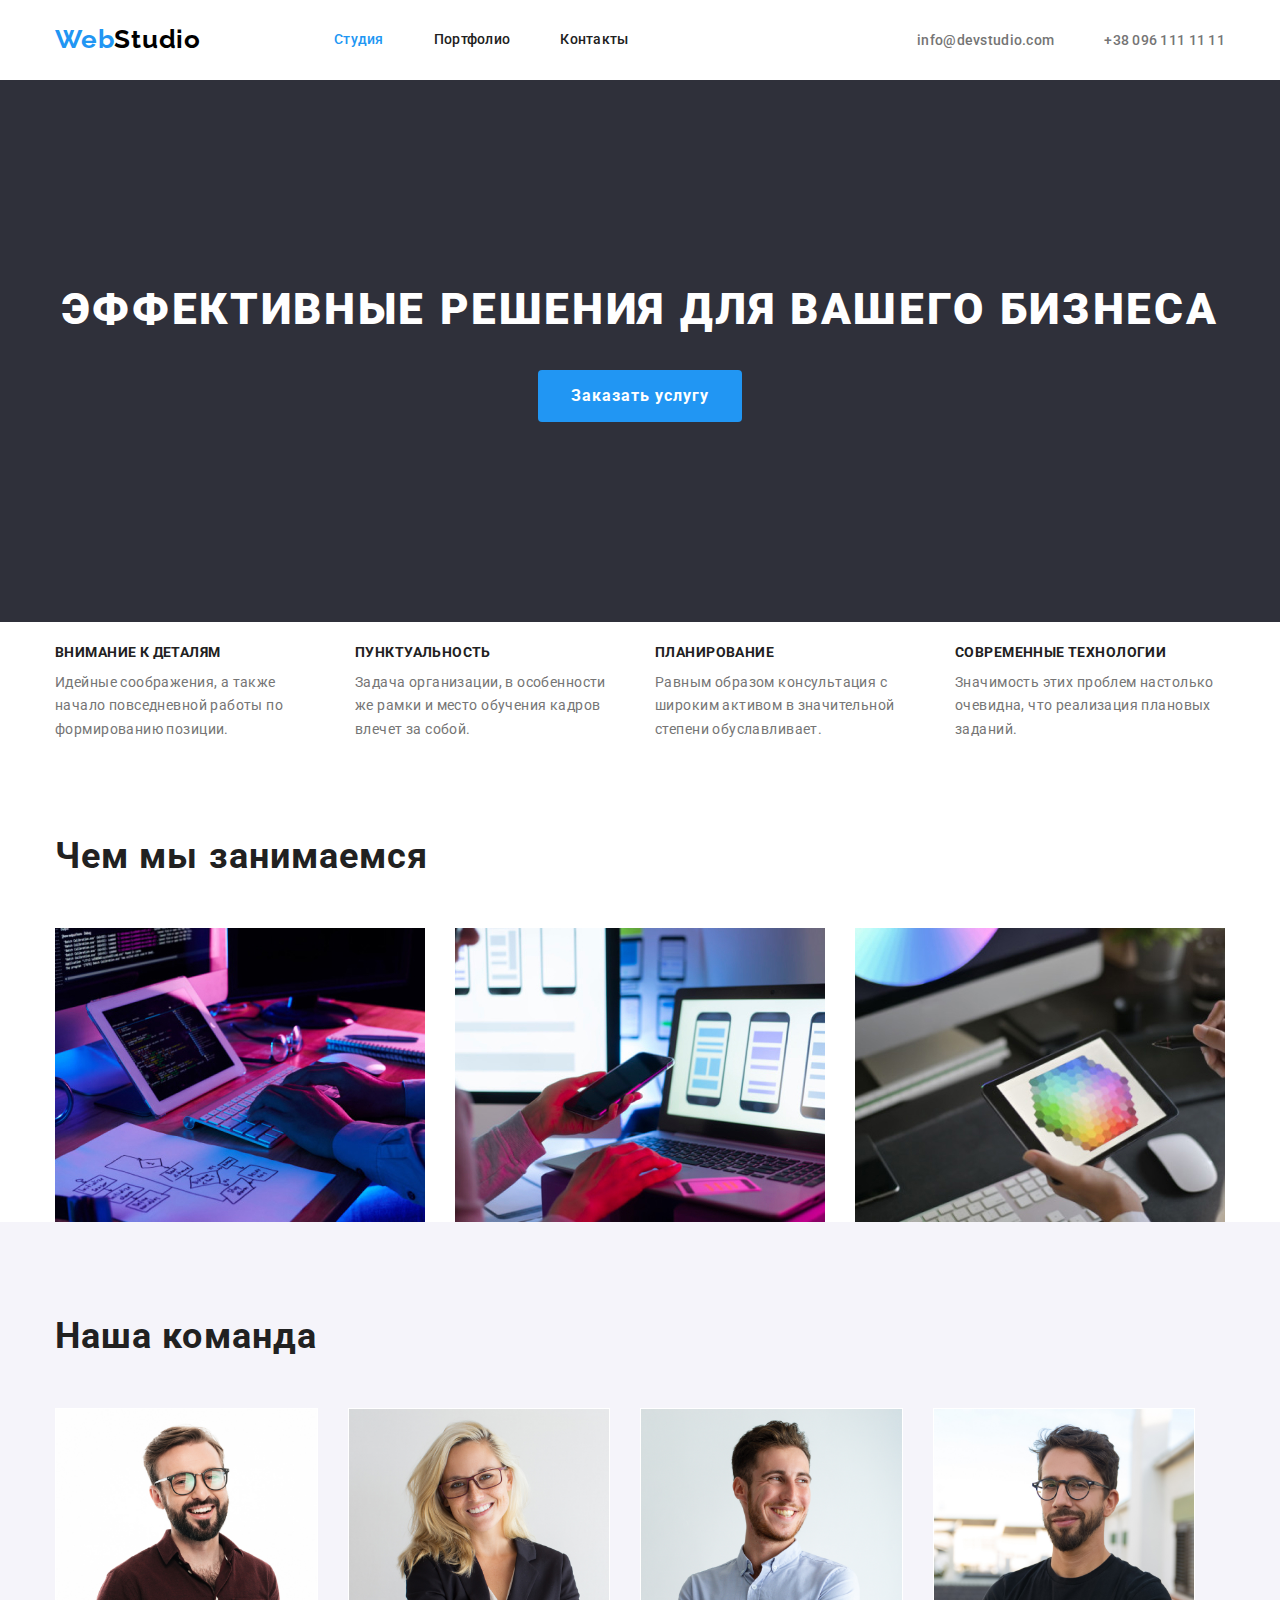
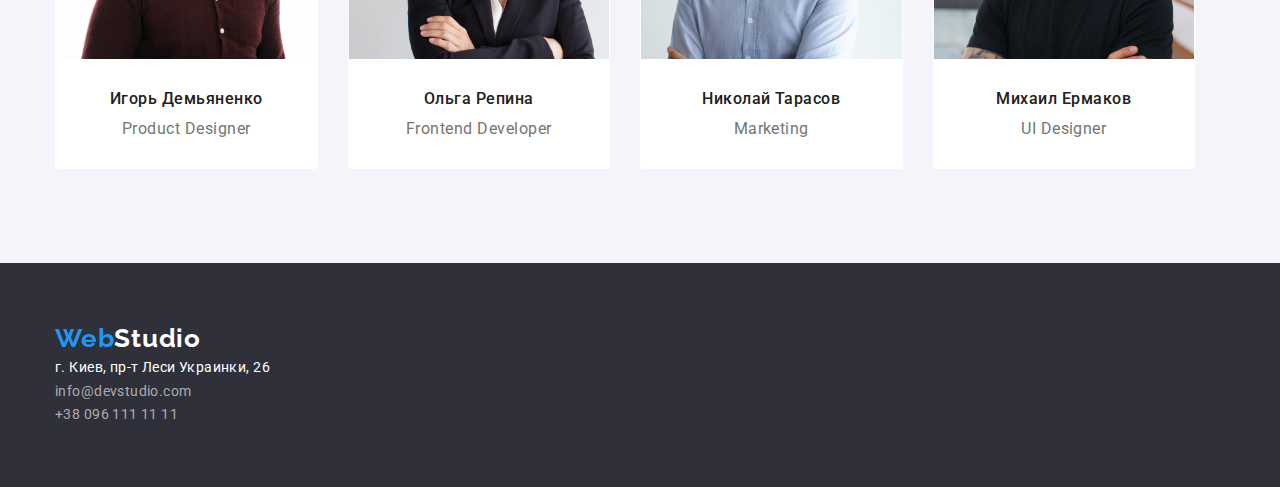
==== index.html @ fcead11d "Initial commit" ====
<!DOCTYPE html>
<html lang="ru">
  <head>
    <meta charset="UTF-8" />
    <meta http-equiv="X-UA-Compatible" content="IE=edge" />
    <meta name="viewport" content="width=device-width, initial-scale=1.0" />
    <title>Главная</title>
    <link
      href="https://fonts.googleapis.com/css2?family=Raleway:wght@700&family=Roboto:wght@400;500;700;900&display=swap"
      rel="stylesheet"
    />
    <link rel="preconnect" href="https://fonts.gstatic.com" />
    <link
      rel="stylesheet"
      href="https://cdnjs.cloudflare.com/ajax/libs/modern-normalize/1.1.0/modern-normalize.min.css"
    />
    <link rel="stylesheet" href="./css/styles.css" />
  </head>
  <body>
    <!--header-->
    <header class="header">
      <div class="header-container">
        <!-- navigation -->
        <div class="navigation-container">
          <a lang="en" class="logo-navigation" href="./index.html"
            >Web<span class="header-logo">Studio</span>
          </a>
          <nav class="navigation-box">
            <ul class="navigation-list">
              <li class="item-navigation">
                <a class="link-navigation current" href="./index.html"
                  >Студия</a
                >
              </li>
              <li class="item-navigation">
                <a class="link-navigation" href="./porffolio.html">Портфолио</a>
              </li>
              <li class="item-navigation">
                <a class="link-navigation" href="./index.html">Контакты</a>
              </li>
            </ul>
          </nav>
          <!-- header-group -->
          <div class="header-group-container">
            <ul class="header-group-list">
              <li class="item-header-group">
                <a class="link-header-group" href="mailto:info@devstudio.com"
                  >info@devstudio.com</a
                >
              </li>

              <li class="item-header-group">
                <a class="tel-header-group" href="tel:+380961111111"
                  >+38 096 111 11 11</a
                >
              </li>
            </ul>
          </div>
        </div>
      </div>
    </header>
    <main>
      <div class="main-container">
        <!--hero-->
        <section class="hero-section">
          <div class="hero-container">
            <h1 class="hero-title">Эффективные решения для вашего бизнеса</h1>
            <button class="hero-btn" type="button">Заказать услугу</button>
          </div>
        </section>

        <!--description-->
        <section class="description">
          <div class="description-container">
            <h2 class="visually-hidden" hidden>бесцветний</h2>
            <ul class="description-list">
              <li class="description-item">
                <h3 class="description-second-title">Внимание к деталям</h3>
                <p class="description-text">
                  Идейные соображения, а также начало повседневной работы по
                  формированию позиции.
                </p>
              </li>

              <li class="description-item">
                <h3 class="description-second-title">Пунктуальность</h3>
                <p class="description-text">
                  Задача организации, в особенности же рамки и место обучения
                  кадров влечет за собой.
                </p>
              </li>
              <li class="description-item">
                <h3 class="description-second-title">Планирование</h3>
                <p class="description-text">
                  Равным образом консультация с широким активом в значительной
                  степени обуславливает.
                </p>
              </li>
              <li class="description-item">
                <h3 class="description-second-title">Современные технологии</h3>
                <p class="description-text">
                  Значимость этих проблем настолько очевидна, что реализация
                  плановых заданий.
                </p>
              </li>
            </ul>
          </div>
        </section>

        <!--about-->
        <section class="about">
          <div class="about-container">
            <h2 class="about-title">Чем мы занимаемся</h2>
            <ul class="about-list">
              <li class="about-item">
                <img
                  class="about-img"
                  src="./imegins/1_section/img-1.jpg"
                  alt="верстка_дизайна"
                  width="370"
                  height="294"
                />
              </li>
              <li class="about-item">
                <img
                  class="about-img"
                  src="./imegins/1_section/img-2.jpg"
                  alt="розработка_приложений"
                  width="370"
                  height="294"
                />
              </li>
              <li class="about-item">
                <img
                  class="about-img"
                  src="./imegins/1_section/img-3.jpg"
                  alt="палітра_планшет"
                  width="370"
                  height="294"
                />
              </li>
            </ul>
          </div>
        </section>

        <!--team-->
        <section class="team-section">
          <div class="team-cоntainer">
            <h2 class="team-title">Наша команда</h2>
            <ul class="team-list">
              <li class="team-item">
                <img
                  class="team-img"
                  src="./imegins/2_section/igor.jpg"
                  alt="Игорь_Демьяненко"
                  width="270"
                  height="260"
                />
                <h3 class="team-section-title">Игорь Демьяненко</h3>
                <p class="text-team" lang="en">Product Designer</p>
              </li>
              <li class="team-item">
                <img
                  class="team-img"
                  src="./imegins/2_section/olga.jpg"
                  alt="Ольга_Репина"
                  width="270"
                  height="260"
                />
                <h3 class="team-section-title">Ольга Репина</h3>
                <p class="text-team" lang="en">Frontend Developer</p>
              </li>
              <li class="team-item">
                <img
                  class="team-img"
                  src="./imegins/2_section/nikolay.jpg"
                  alt="Николай_Тарасов"
                  width="270"
                  height="260"
                />
                <h3 class="team-section-title">Николай Тарасов</h3>
                <p class="text-team" lang="en">Marketing</p>
              </li>
              <li class="team-item">
                <img
                  class="team-img"
                  src="./imegins/2_section/mihayl.jpg"
                  alt="Михаил_Ермаков"
                  width="270"
                  height="260"
                />
                <h3 class="team-section-title">Михаил Ермаков</h3>
                <p class="text-team" lang="en">UI Designer</p>
              </li>
            </ul>
          </div>
        </section>
      </div>
    </main>
    <!--5_Футер-->
    <footer class="footer">
      <div class="footer-container">
        <a lang="en" class="footer-logo" href="./index.html"
          >Web<span class="footer-logo-second">Studio</span>
        </a>
        <address class="footer-address">
          <ul class="footer-list">
            <li class="footer-item">
              <a
                class="footer-map"
                href="https://g.page/stamp-capital?share"
                target="_blank"
                rel="noopener noreferrer"
                >г. Киев, пр-т Леси Украинки, 26
              </a>
            </li>
            <li class="footer-item">
              <a class="footer-link" href="mailto:info@devstudio.com"
                >info@devstudio.com</a
              >
            </li>
            <li class="footer-item">
              <a class="footer-tel" href="tel:+380961111111"
                >+38 096 111 11 11</a
              >
            </li>
          </ul>
        </address>
      </div>
    </footer>
  </body>
</html>
---- css/styles.css ----
:root {
    --header-bg-color: #FFFFFF;
    --herofooter-bg-color: #2F303A;
    --body-bg-color: #FFFFFF;
    --team-bg-secondhead: #F5F4FA;
    --footer-adres-color: rgba(255, 255, 255, 0.6);

    --web-link-color: #2196F3;
    --darkmain-color: #000000;

    --text-main-color: #212121;
    --text-cecond-color: #757575;

    --hover-color: #188CE8;
    --Footer-adress: #ACACB0;
    --ctroke-color: #ECECEC;

    --border-color: #EEEEEE;
    }

    /*=============== Body properties================ */
body {
    margin: 0;
    font-family: Roboto, sans-serif;
    letter-spacing: 0.03em;
    background-color: var(--body-bg-color);
    color: var(--text-main-color);
    font-size: 14px;
    line-height: 2;
    }
    /* ============================================== */
    h1, h2, h3, h4, h5, h6, p, ul{
        margin-top: 0;
        margin-bottom: 0;
        
    }

    /*============= description =====================*/
    .description{
        padding-top: 23px;
    }

    .description-second-title, .team-section-title {
        margin-bottom: 10px;
    }
    .description-list{
    display: flex;
    justify-content: space-between;

       }

    ul.description-list{
        padding-left: 0px;
        padding-right: 0px;
    }
    
    /* .description-item:last-child,
    {    margin-right: 0px;
    } */
        .description-item{
    width: 270px;   
    }
    .description-container{
        margin-bottom: 94px;
    }
    /*==============================================*/
    
    /*============= about =====================*/
    .about-list{
    display: flex;
    flex-wrap: nowrap;
    /* align-items: stretch; */
    }
    ul.about-list{
    padding-left: 0px;
    padding-right: 0px;
    }
    .about-item{
    width: 370px;
    margin-left: 0px;
    margin-right: 30px;
    background-color: teal;
    }

    .about-item:last-child {
    margin-right: 0px;
    }
    /*============= img =====================*/
    img {   display: block;
            max-width: 100%;
            height: auto;
        }
    /*==============================================*/


    /*=============  team  =====================*/
    .team-list{
    display: flex;
    flex-wrap: nowrap;
           }
    ul.team-list{
        padding: 0px;
    }
    .team-item{
    width: 270px;
    margin-left: 0px;
    margin-top: 0px;
    margin-right: 30px;
    background-color: var(--body-bg-color);
    border-bottom-left-radius: 4px;
    border-bottom-right-radius: 4px;
    border: 1px solid transparent;
    }
    .team-img {
        margin-bottom: 30px;
        display: block;
            max-width: 100%;
            height: auto;
    }
    .text-team{
     margin-bottom: 30px;
    }
   



    .about-title, .team-title{
        margin-bottom: 50px;
        align-items: center;}
   
    /* =============  container============================= */
.header-container, .description-container, .about-container,
.team-cоntainer, .footer-container, .main-container-portfolio
 {  
    margin-left: auto;
    margin-right: auto;
    width: 1200px;
    padding-left: 15px;
    padding-right: 15px;
    /* outline: 1px solid tomato; */

}
.header-container-portfolio{
    margin: 0 auto;
    width: 1200px;
    padding-left: 15px;
    padding-right: 15px;
    border-bottom: 1px solid var(--ctroke-color);}

    /* ========   Portfolio ""SETKA"  =========== */
    .group-list{
        display: flex;
        flex-wrap: wrap;
        
    }
    .group-item{
        width: 370px;

        margin-right: 30px;
        margin-bottom: 30px;
        border: 1px solid var(--border-color);
    }
    .group-item:nth-child(3n) {
        margin-right: 0px;

    }
    .group-item:nth-last-child(-n + 3) {
            margin-bottom: 0px;
        }

    .group-img{
    margin-bottom: 20px;
    }
    .group-title{
        margin-bottom: 4px;
        padding-left: 24px;
    }
    .group-text{
        margin-bottom: 20px;
        padding-left: 24px;
    }
    ul.group-list{
        padding: 0px;
    }
    .main-portfolio{
        padding-top: 94px;
        padding-bottom: 94px;
    }
    /* ===================================== */

.navigation-container{
    display: flex;
    align-items: center;
}

.header-group-container{
    margin-left: auto;
    
}

/* Logo */
.logo-navigation{
    margin-right: 93px;
}
.navigation-list{
    display: flex;
    align-items: center;
}
.header-group-list{
    display: flex;
}
.item-navigation{
    margin-right: 50px;
}
.tel-header-group{
    margin-left: 50px;
}
.item-navigation:last-child, {
    margin-right: 0px;
}

.list{
    padding: 0px;
    margin: 0px;
    list-style: no;
}
/*header*/
.header {
background-color: var(--header-bg-color);
}
/*Hero*/
.hero-section{
    padding-top: 200px;
    padding-bottom: 200px;
   
    background-color: var(--herofooter-bg-color);
    text-align: center;
}

/*Team*/
.team-section{
    padding-top: 94px;
    padding-bottom: 94px;
background-color: var(--team-bg-secondhead) 
}
.footer{
    background-color: var(--herofooter-bg-color);
}



.hero-title{
margin-top: 0;
margin-bottom: 30px;
font-family: 'Roboto';
font-weight: 900;
font-size: 44px;
line-height: 1.36;
color: var(--header-bg-color);
text-transform: uppercase;
letter-spacing: 0.06em;
/* background-color: tomato; */
}

.logo-navigation, .link-navigation {
    text-decoration: none;}
.logo-navigation {
font-family: 'Raleway';
font-style: normal;
font-weight: 700;
font-size: 26px;
line-height: 1.2;
letter-spacing: 0.03em;
color: var(--web-link-color);
}
.header-logo {
font-family: 'Raleway';
font-style: normal;
font-weight: 700;
font-size: 26px;
line-height: 1.2;
letter-spacing: 0.03em;
color: var(--darkmain-color);
}
.footer-logo{
text-decoration: none;
}
.footer-logo{
    font-family: 'Raleway';
    font-weight: 700;
    font-size: 26px;
    line-height: 1.2;
    letter-spacing: 0.03em;
    color: var(--web-link-color);
}
.footer-logo-second{
    font-family: 'Raleway';
    font-weight: 700;
    font-size: 26px;
    line-height: 1.2;
    letter-spacing: 0.03em;
    color: var(--header-bg-color);
}

/* Header ссылки */
.link-header-group, .tel-header-group{
font-weight: 500;
font-size: 14px;
line-height: 1.14;
letter-spacing: 0.02em;
color: var(--text-cecond-color);
text-decoration: none;
}


.link-header-group:hover, 
.link-header-group:focus{
    color: var(--web-link-color);
}
.tel-header-group:hover,
.tel-header-group:focus {
    color: var(--web-link-color);
}
.footer-map:hover,
.footer-map:focus{
color: var(--web-link-color);
}
.footer-link:hover,
.footer-link:focus{
color: var(--web-link-color);
}
.footer-tel:hover,
.footer-tel:focus{
color: var(--web-link-color);
}

/* убирает маркер нумирации списка */

 .item-header-group, 
 .footer-item, .team-item, .about-item,
  .description-item, .item-navigation, 
  .filter-item, .group-item{
     list-style: none;}

     /* footer */
    .footer-link, .footer-tel{
    font-weight: 400;
    font-size: 14px;
    line-height: 1.7;
    letter-spacing: 0.03em;
    color: var(--Footer-adress);
    text-decoration: none;
    }
    .footer-map{
    color: var(--header-bg-color);
    text-decoration: none;
    }
    
    .footer-address {
    font-weight: 400;
    font-size: 14px;
    line-height: 1.7;
    letter-spacing: 0.03em;
    color: var(--footer-adres-color);
    font-style: normal
    }

    /* team-section */
    .team {
    background-color: var(--team-bg-secondhead);
    }
    .team-title, .about-title{
    font-size: 36px;
    line-height: 1.16;
    letter-spacing: 0.03em;
    font-weight: 700;
    color: var(--text-main-color);
    }
    .team-section-title{
    font-weight: 500;
    font-size: 16px;
    line-height: 1.2;
    text-align: center;
    letter-spacing: 0.03em;
    color: var(--text-main-color);
    }
    .text-team{
    font-weight: 400;
    font-size: 16px;
    line-height: 1.2;
    text-align: center;
    letter-spacing: 0.03em;
    color: var(--text-cecond-color);
    }
    .description-second-title {
    font-weight: 700;
    font-size: 14px;
    line-height: 1.14;
    letter-spacing: 0.03em;
    color: var(--text-main-color);
    text-transform: uppercase;
    }
    .description-text{
    font-weight: 400;
    font-size: 14px;
    line-height: 1.7;
    letter-spacing: 0.03em;
    color: var(--text-cecond-color);
    }

    .link-navigation{
    display: block;
    padding-top: 32px;
    padding-bottom: 32px;

    font-weight: 500;
    font-size: 14px;
    line-height: 1.14;
    letter-spacing: 0.02em;
    color: var(--text-main-color);
    }
    .link-navigation:hover, 
    .link-navigation:focus{
    color: var(--web-link-color);
    }


    /* портфолио */
    .group-title{
    font-weight: 700;
    font-size: 18px;
    line-height: 2;
    letter-spacing: 0.06em;
    color: var(--text-main-color);
    }
    .group-text{
    font-weight: 400;
    font-size: 16px;
    line-height: 1.87;
    letter-spacing: 0.03em;
    color: var(--text-cecond-color);
    }

    /* button */
    .filter-btn{
    display: inline-block;
    padding: 6px 22px;
    border-radius: 4px;
    border: 1px solid transparent;
    text-align: center;

    margin-bottom: 50px;

    font-family: 'Roboto';
    font-weight: 500;
    font-size: 16px;
    line-height: 1.62;
    text-align: center;
    letter-spacing: 0.03em;
    color: var(--text-main-color);
    background-color: var(--team-bg-secondhead);
    cursor: pointer;
    }

    .filter-btn:hover,
    .filter-btn:focus{
    font-family: 'Roboto';
    font-weight: 500;
    font-size: 16px;
    line-height: 1.62;
    text-align: center;
    letter-spacing: 0.03em;
    color: var(--header-bg-color);
    background-color: var(--web-link-color);
    cursor: pointer;
    }

    .filter-conteiner{
        padding-bottom: 94px;
        padding-bottom: 50px;
        
    }
    .filter-list{
        display: flex;
        align-items: center;
        justify-content: center;

    }
        .filter-item{
            margin-right: 8px;
        }
        .filter-item:last-child {
        margin-right: 0px;
        }
   

    .hero-btn{
    display: inline-block;
    padding: 10px 32px;
    border-radius: 4px;
    border: 1px solid transparent;
    min-width: 200px;
    text-align: center;
    /* margin-bottom: 200px; */

    font-family: 'Roboto';
    font-weight: 700;
    font-size: 16px;
    line-height: 1.87;
    letter-spacing: 0.06em;
    color: var(--header-bg-color);
    background-color: var(--web-link-color);
    text-decoration: none;
    cursor: pointer;
    }

    .hero-btn:hover,
    .hero-btn:focus{
    font-weight: 700;
    font-size: 16px;
    line-height: 1.87;
    
    color: var(--header-bg-color);
    background-color: var(--hover-color);
    cursor: pointer;
    }
    /* .footer */
    .footer{
        padding-top: 60px;
        padding-bottom: 60px;
    }
   
    .footer-list{
        padding-left: 0px;
    }

    /*current navigation  */




    .link-navigation.current{
    color: var(--web-link-color);
    }

    /* visually-hidden */
    .visually-hidden {
        position: absolute;
        width: 1px;
        height: 1px;
        margin: -1px;
        border: 0;
        padding: 0;
    
        white-space: nowrap;
        clip-path: inset(100%);
        clip: rect(0 0 0 0);
        overflow: hidden;
    }
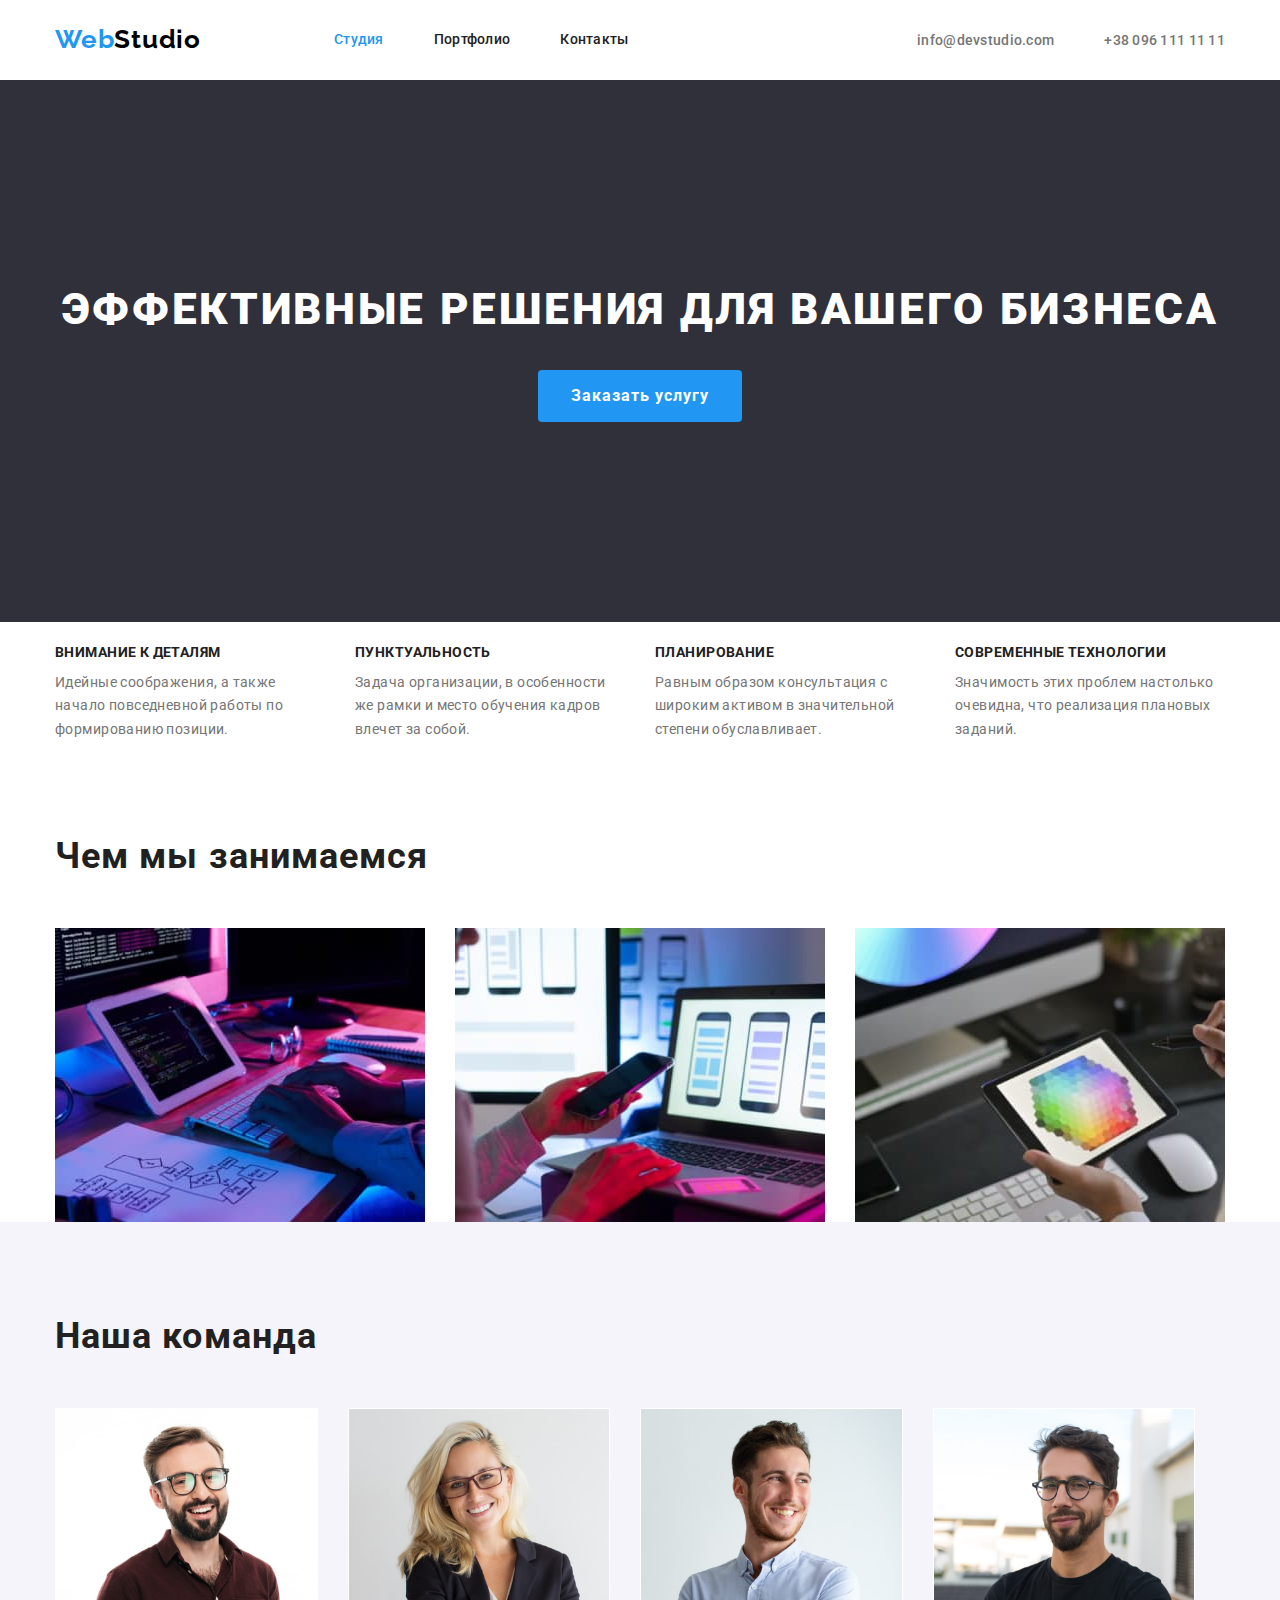
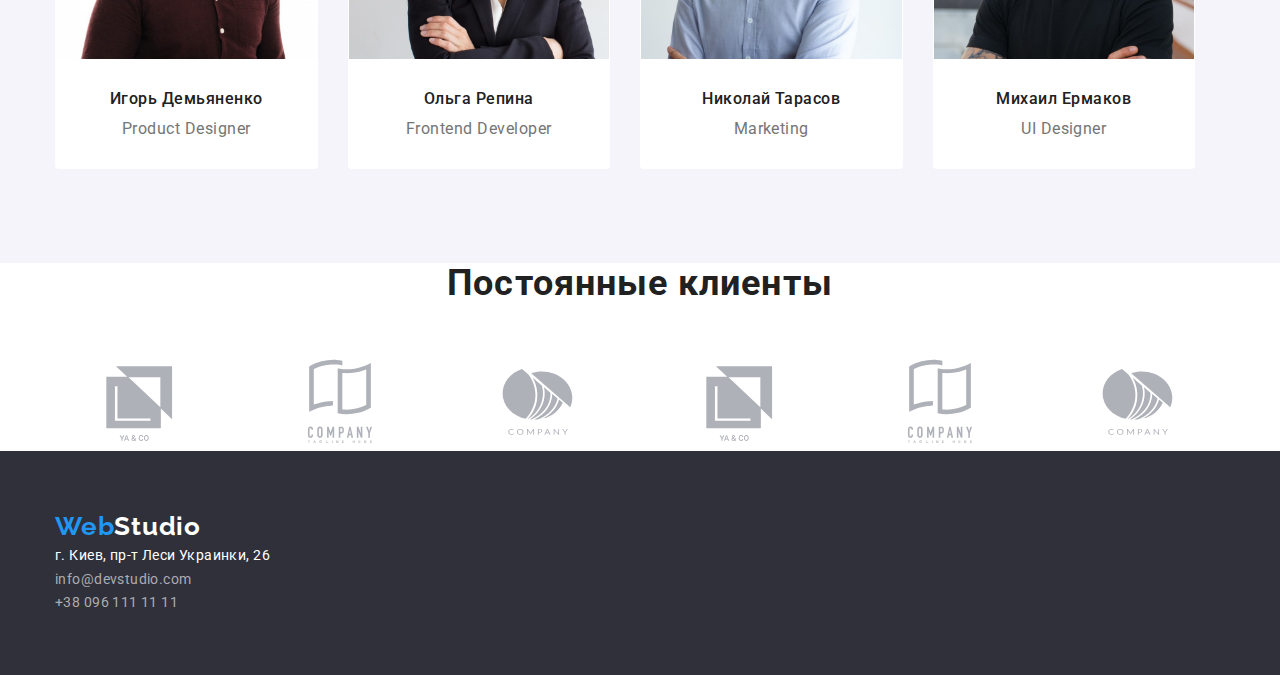
==== commit fcf5f75b: "add customers style" ====
--- a/index.html
+++ b/index.html
@@ -195,6 +195,19 @@
             </ul>
           </div>
         </section>
+        <!-- customers -->
+        <section class="customers-section">
+          <div class="customers-container">
+            <h2 class="customers-title">Постоянные клиенты</h2>
+            <ul class="customers-list grid">
+              <li class="customers-item grid-item"><img src="./imegins/icons/1client.svg" alt="" width="170" height="92"></li>
+              <li class="customers-item grid-item"><img src="./imegins/icons/2client.svg" alt="" width="170" height="92"></li>
+              <li class="customers-item grid-item"><img src="./imegins/icons/3client.svg" alt="" width="170" height="92"></li>
+              <li class="customers-item grid-item"><img src="./imegins/icons/1client.svg" alt="" width="170" height="92"></li>
+              <li class="customers-item grid-item"><img src="./imegins/icons/2client.svg" alt="" width="170" height="92"></li>
+              <li class="customers-item grid-item"><img src="./imegins/icons/3client.svg" alt="" width="170" height="92"></li>
+          </div>
+        </section>
       </div>
     </main>
     <!--5_Футер-->
@@ -228,5 +241,6 @@
         </address>
       </div>
     </footer>
+    <!--=========================== -->
   </body>
 </html>
--- a/css/styles.css
+++ b/css/styles.css
@@ -16,7 +16,12 @@
     --ctroke-color: #ECECEC;
 
     --border-color: #EEEEEE;
-    }
+    
+    /* grid-items */
+    --items: 1;
+    --indent: 30px;
+}
+
 
     /*=============== Body properties================ */
 body {
@@ -124,13 +129,13 @@
 
 
 
-    .about-title, .team-title{
+    .about-title, .team-title, .customers-title{
         margin-bottom: 50px;
         align-items: center;}
    
     /* =============  container============================= */
 .header-container, .description-container, .about-container,
-.team-cоntainer, .footer-container, .main-container-portfolio
+.team-cоntainer, .footer-container, .main-container-portfolio, .customers-container
  {  
     margin-left: auto;
     margin-right: auto;
@@ -339,7 +344,7 @@
  .item-header-group, 
  .footer-item, .team-item, .about-item,
   .description-item, .item-navigation, 
-  .filter-item, .group-item{
+  .filter-item, .group-item, .customers-item{
      list-style: none;}
 
      /* footer */
@@ -369,7 +374,7 @@
     .team {
     background-color: var(--team-bg-secondhead);
     }
-    .team-title, .about-title{
+    .team-title, .about-title, .customers-title{
     font-size: 36px;
     line-height: 1.16;
     letter-spacing: 0.03em;
@@ -558,4 +563,30 @@
         overflow: hidden;
     }
 
-   
+   /* =========================== */
+/* ==============customers============= */
+.grid{
+    display: flex;
+    flex-wrap: wrap;
+    gap: var(--indent);
+}
+.grid-item {
+    display: flex;
+    flex-basis: calc((100%- var(--indent) * (var(--items)-1))/var(--items));
+}
+
+/* .customers-item{
+    --items: 5;
+} */
+   .customers-title{
+    text-align: center;
+   }
+   .customers-item{
+       outline: tomato;
+   }
+   ul.customers-list.grid{
+    padding-left: 0px;
+
+   }
+ 
+ 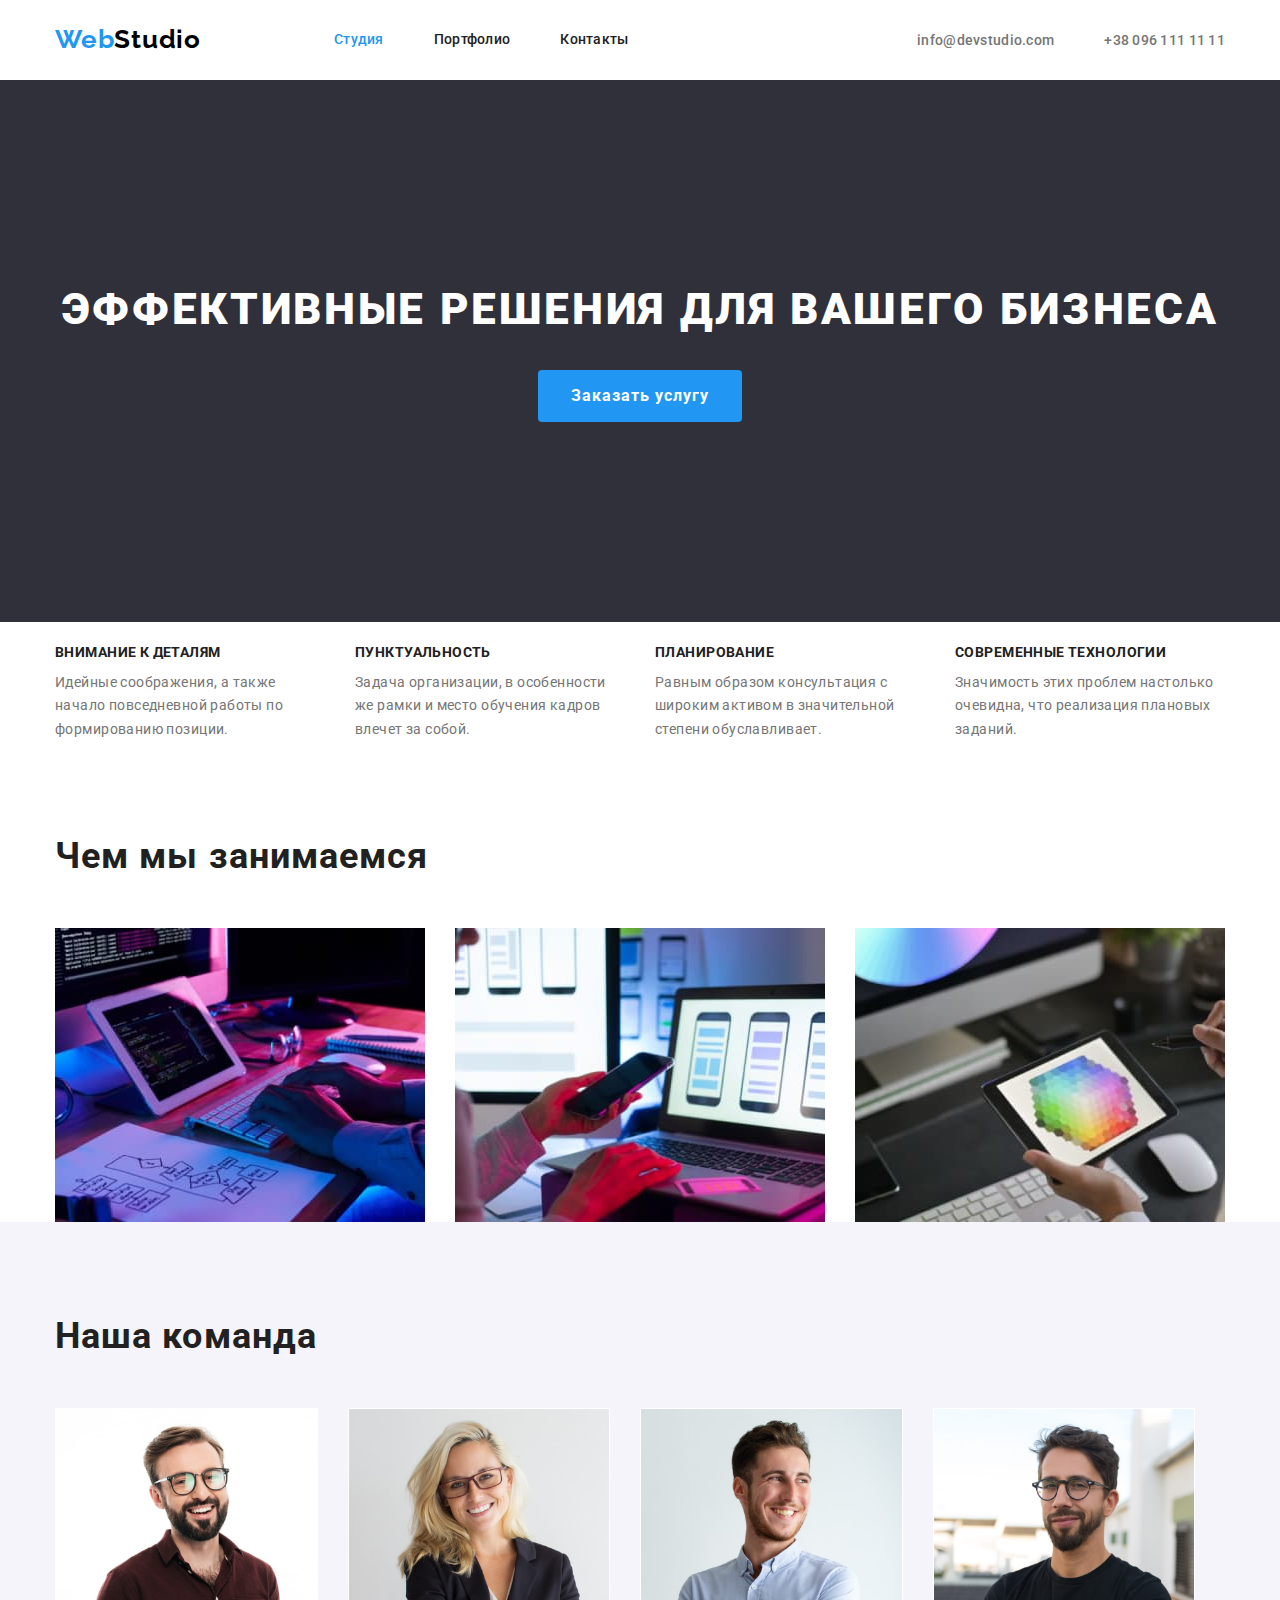
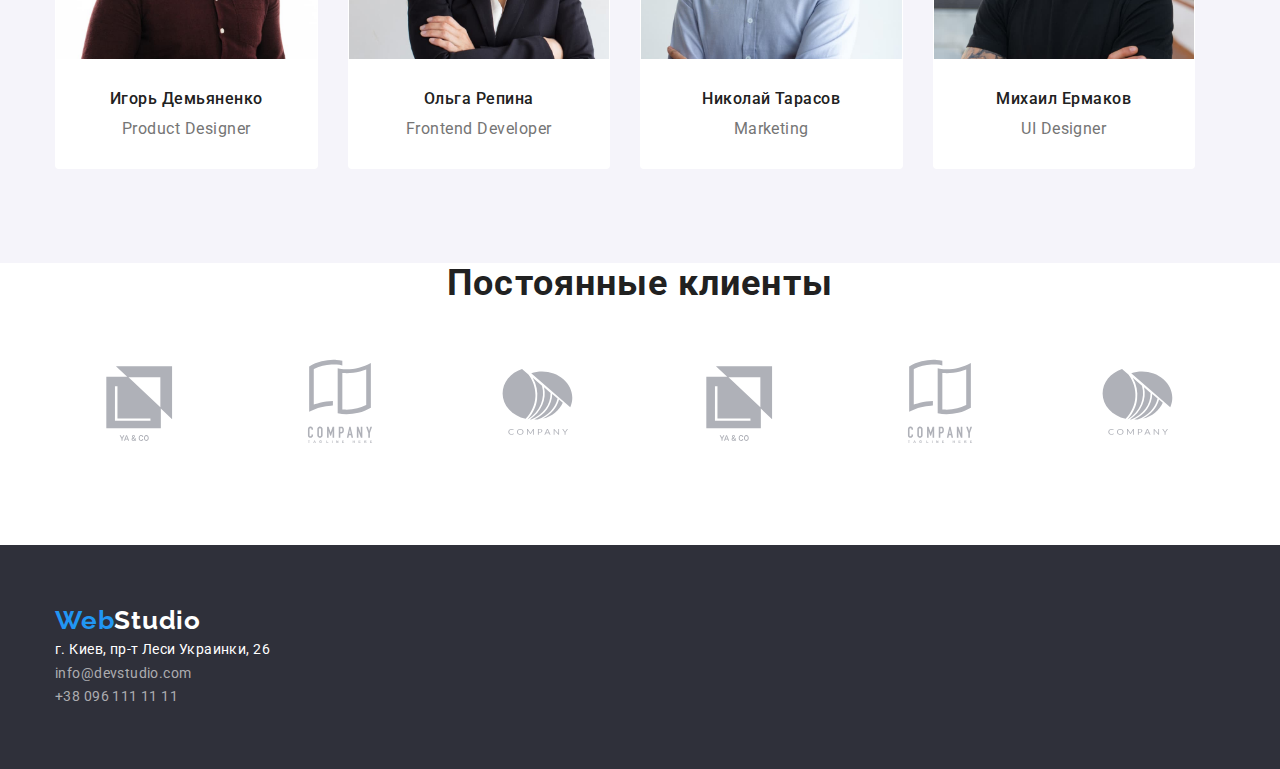
==== commit 65c89980: "add styel hover focus for customer" ====
--- a/index.html
+++ b/index.html
@@ -200,12 +200,18 @@
           <div class="customers-container">
             <h2 class="customers-title">Постоянные клиенты</h2>
             <ul class="customers-list grid">
-              <li class="customers-item grid-item"><img src="./imegins/icons/1client.svg" alt="" width="170" height="92"></li>
-              <li class="customers-item grid-item"><img src="./imegins/icons/2client.svg" alt="" width="170" height="92"></li>
-              <li class="customers-item grid-item"><img src="./imegins/icons/3client.svg" alt="" width="170" height="92"></li>
-              <li class="customers-item grid-item"><img src="./imegins/icons/1client.svg" alt="" width="170" height="92"></li>
-              <li class="customers-item grid-item"><img src="./imegins/icons/2client.svg" alt="" width="170" height="92"></li>
-              <li class="customers-item grid-item"><img src="./imegins/icons/3client.svg" alt="" width="170" height="92"></li>
+              <li class="customers-item grid-item"><a class="customers
+                -link" href=""><img src="./imegins/icons/1client.svg" alt="" width="170" height="92"></a></li>
+              <li class="customers-item grid-item"><a class="customers
+                -link" href=""><img src="./imegins/icons/2client.svg" alt="" width="170" height="92"></a></li>
+              <li class="customers-item grid-item"><a class="customers
+                -link" href=""><img src="./imegins/icons/3client.svg" alt="" width="170" height="92"></a></li>
+              <li class="customers-item grid-item"><a class="customers
+                -link" href=""><img src="./imegins/icons/1client.svg" alt="" width="170" height="92"></a></li>
+              <li class="customers-item grid-item"><a class="customers
+                -link" href=""><img src="./imegins/icons/2client.svg" alt="" width="170" height="92"></a></li>
+              <li class="customers-item grid-item"><a class="customers
+                -link" href=""><img src="./imegins/icons/3client.svg" alt="" width="170" height="92"></a></li>
           </div>
         </section>
       </div>
--- a/css/styles.css
+++ b/css/styles.css
@@ -582,11 +582,18 @@
     text-align: center;
    }
    .customers-item{
-       outline: tomato;
+       --indent: 5;
    }
    ul.customers-list.grid{
     padding-left: 0px;
 
    }
+   .customers-section{
+       padding-bottom: 94px;
+   }
+   .customers-link:hover,
+   .customers-link:focus {
+     background-color: tomato;
+   }
  
  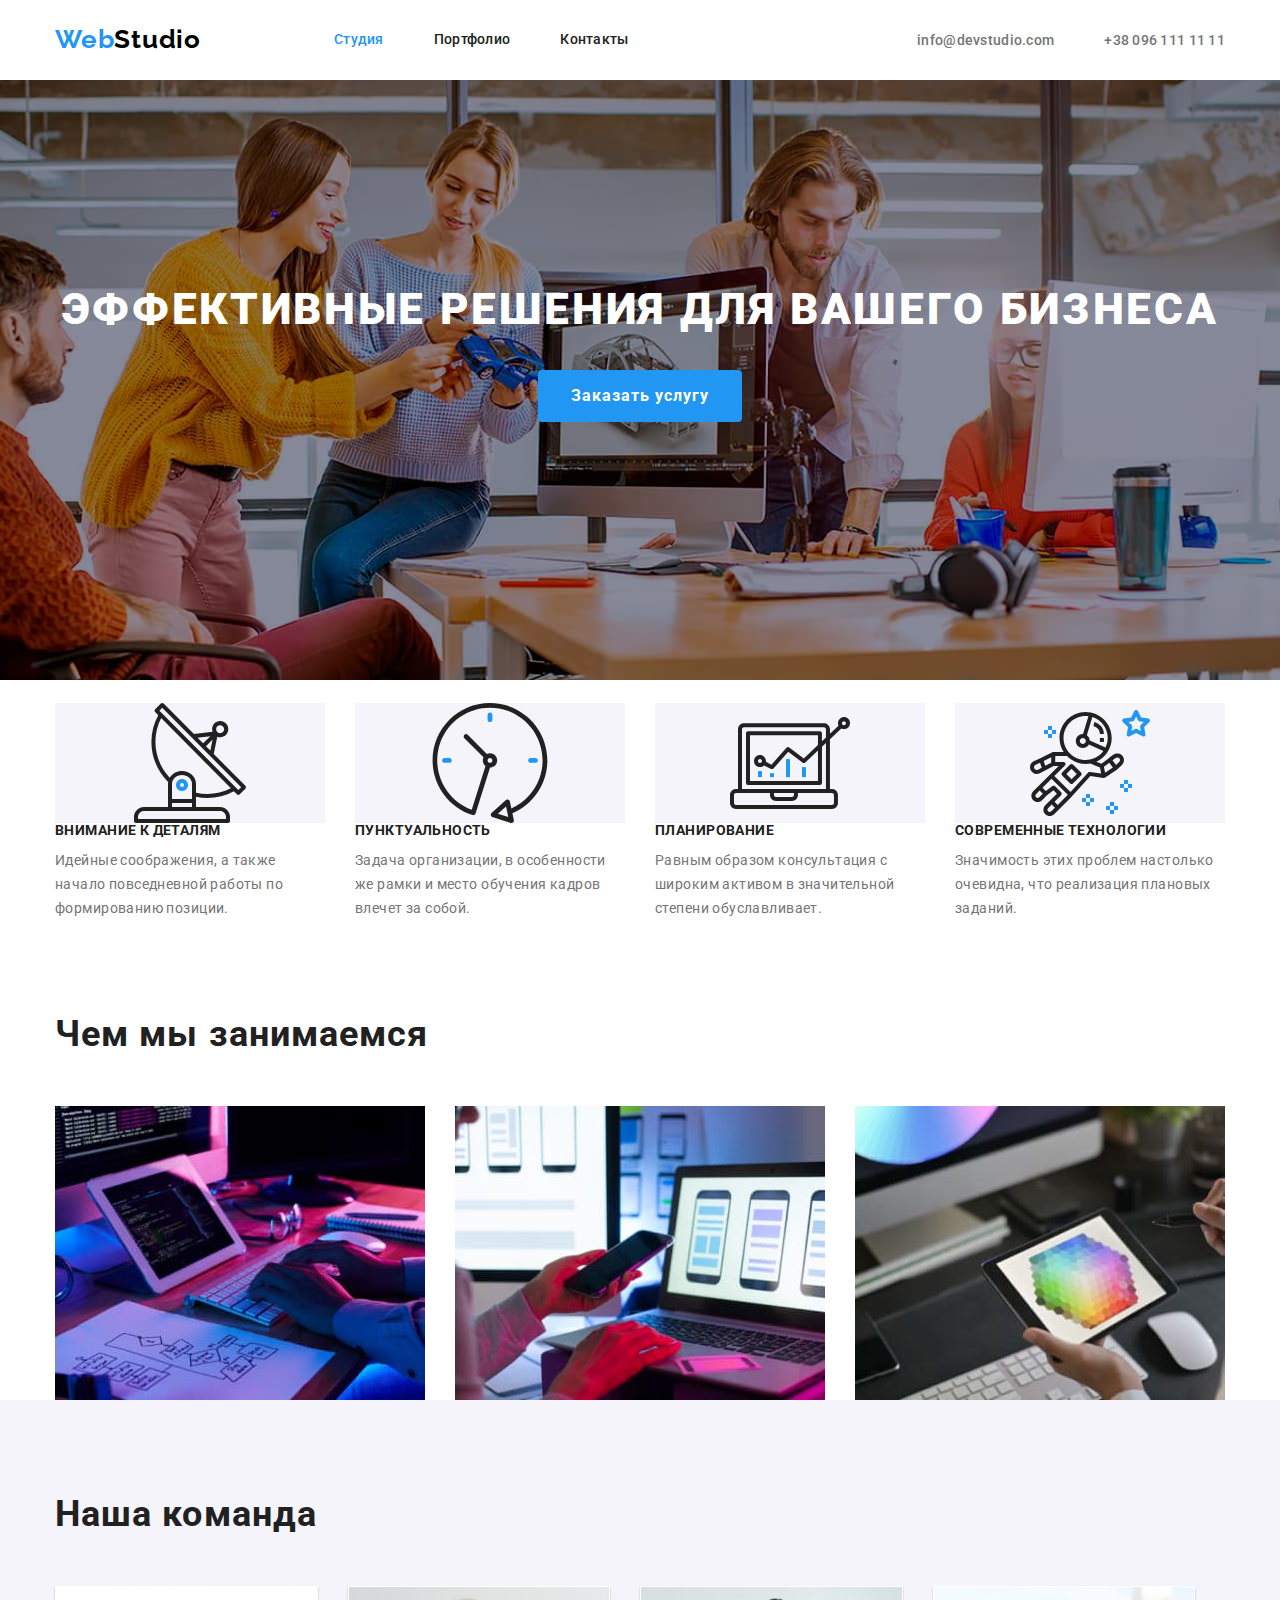
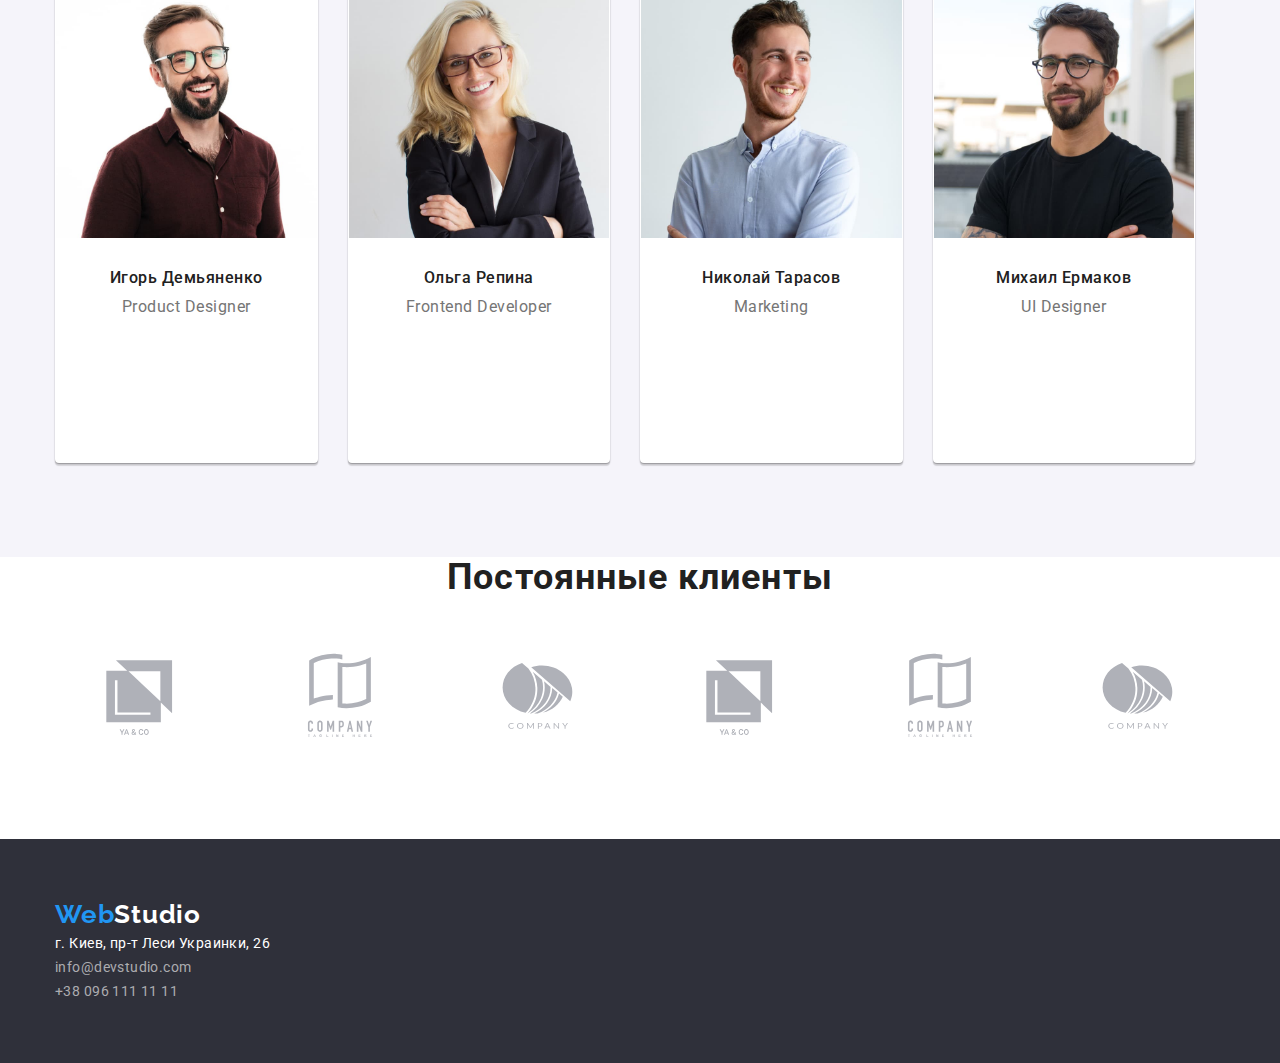
==== commit cdbf9459: "add icons svg" ====
--- a/index.html
+++ b/index.html
@@ -74,7 +74,7 @@
           <div class="description-container">
             <h2 class="visually-hidden" hidden>бесцветний</h2>
             <ul class="description-list">
-              <li class="description-item">
+              <li class="description-item icon-antenna">
                 <h3 class="description-second-title">Внимание к деталям</h3>
                 <p class="description-text">
                   Идейные соображения, а также начало повседневной работы по
@@ -82,21 +82,21 @@
                 </p>
               </li>
 
-              <li class="description-item">
+              <li class="description-item icon-clock">
                 <h3 class="description-second-title">Пунктуальность</h3>
                 <p class="description-text">
                   Задача организации, в особенности же рамки и место обучения
                   кадров влечет за собой.
                 </p>
               </li>
-              <li class="description-item">
+              <li class="description-item icon-diagramma">
                 <h3 class="description-second-title">Планирование</h3>
                 <p class="description-text">
                   Равным образом консультация с широким активом в значительной
                   степени обуславливает.
                 </p>
               </li>
-              <li class="description-item">
+              <li class="description-item icon-austronavt">
                 <h3 class="description-second-title">Современные технологии</h3>
                 <p class="description-text">
                   Значимость этих проблем настолько очевидна, что реализация
@@ -158,6 +158,28 @@
                 />
                 <h3 class="team-section-title">Игорь Демьяненко</h3>
                 <p class="text-team" lang="en">Product Designer</p>
+                <ul class="team-social list">
+                  <li class="social-item"><a class="social-link" href="" target="_blank" rel="noopener noreferrer" aria-label="иконка instagram">
+                    <svg class="social-icon" width="20" height="20">
+                      <use href="./imegins/sprite.svg#icon-facebook"></use>
+                    </svg>
+                  </a></li>
+                  <li class="social-item"><a class="social-link" href="" target="_blank" rel="noopener noreferrer" aria-label="иконка twitter">
+                    <svg class="social-icon" width="20" height="20">
+                      <use href="./imegins/sprite.svg#icon-instagram"></use>
+                    </svg>
+                  </a></li>
+                  <li class="social-item"><a class="social-link" href="" target="_blank" rel="noopener noreferrer" aria-label="иконка facebook">
+                    <svg class="social-icon" width="20" height="20">
+                      <use href="./imegins/sprite.svg#icon-linkedin"></use>
+                    </svg>
+                  </a></li>
+                  <li class="social-item"><a class="social-link" href="" target="_blank" rel="noopener noreferrer" aria-label="иконка linkedin">
+                     <svg class="social-icon" width="20" height="20">
+                      <use href="./imegins/sprite.svg#icon-twitter"></use>
+                    </svg>
+                  </a></li>                  
+                </ul>
               </li>
               <li class="team-item">
                 <img
--- a/css/styles.css
+++ b/css/styles.css
@@ -16,6 +16,8 @@
     --ctroke-color: #ECECEC;
 
     --border-color: #EEEEEE;
+
+    --hero-gradient: rgba(47, 48, 58, 0.4);
     
     /* grid-items */
     --items: 1;
@@ -65,6 +67,26 @@
         .description-item{
     width: 270px;   
     }
+    .description-item::before {
+        display: block;
+        content: '';
+        height: 120px;
+        background-size: contain;
+        background-repeat: no-repeat;
+        background-position: center;
+        background-color: #F5F4FA;
+    }
+        .icon-antenna::before {display: block; content: '';
+        background-image: url("../imegins/icons/antenna.svg");
+        }
+        .icon-clock::before {display: block; content: '';
+        background-image: url("../imegins/icons/clock.svg");}
+        .icon-diagramma::before {display: block; content: '';
+        background-image: url("../imegins/icons/diagram.svg");}
+        .icon-austronavt::before {display: block;   content: '';
+        background-image: url("../imegins/icons/astronaut.svg");}
+
+
     .description-container{
         margin-bottom: 94px;
     }
@@ -115,6 +137,8 @@
     border-bottom-left-radius: 4px;
     border-bottom-right-radius: 4px;
     border: 1px solid transparent;
+    box-shadow: 0px 1px  2px rgba(0, 0, 0, 0.2), 0px  1px  1px rgba(0, 0, 0, 0.14), 
+    0px 3px  1px rgba(0, 0, 0, 0.12);
     }
     .team-img {
         margin-bottom: 30px;
@@ -234,12 +258,21 @@
 background-color: var(--header-bg-color);
 }
 /*Hero*/
+
 .hero-section{
-    padding-top: 200px;
+       padding-top: 200px;
     padding-bottom: 200px;
-   
-    background-color: var(--herofooter-bg-color);
-    text-align: center;
+    text-align: center;
+       /* background-color: 
+        var(--herofooter-bg-color); */
+    text-align: center;
+    background-image: url("../imegins/bg-main/bacgraund-Img.jpg"); 
+       max-width: 1600px;
+    height: 600px;
+    margin-left: auto;
+    margin-right: auto;
+    background-repeat: no-repeat;
+    background-position: center;
 }
 
 /*Team*/
@@ -344,8 +377,15 @@
  .item-header-group, 
  .footer-item, .team-item, .about-item,
   .description-item, .item-navigation, 
-  .filter-item, .group-item, .customers-item{
-     list-style: none;}
+  .filter-item, .group-item, .customers-item, .team-social{
+     list-style: none;
+     
+    }
+/* ================social============================ */
+.social-link{
+text-decoration: none;
+}
+      
 
      /* footer */
     .footer-link, .footer-tel{
@@ -565,6 +605,7 @@
 
    /* =========================== */
 /* ==============customers============= */
+
 .grid{
     display: flex;
     flex-wrap: wrap;
@@ -575,9 +616,6 @@
     flex-basis: calc((100%- var(--indent) * (var(--items)-1))/var(--items));
 }
 
-/* .customers-item{
-    --items: 5;
-} */
    .customers-title{
     text-align: center;
    }
@@ -596,4 +634,21 @@
      background-color: tomato;
    }
  
- + /* ======== overlay ================= */
+ .overlay{
+     max-width: 1600px;
+     height: 600px;
+     margin-left: auto;
+     margin-right: auto;
+     outline: blue;
+     background-image: linear-gradient(
+         to right, 
+        rgba(47, 48, 58, 0.4),
+        rgba(47, 48, 58, 0.4)
+     ),
+     url("../imegins/icons/bacgraund-Img.jpg");
+
+     background-repeat: no-repeat;
+     background-position: center;
+     background-size: cover; 
+ }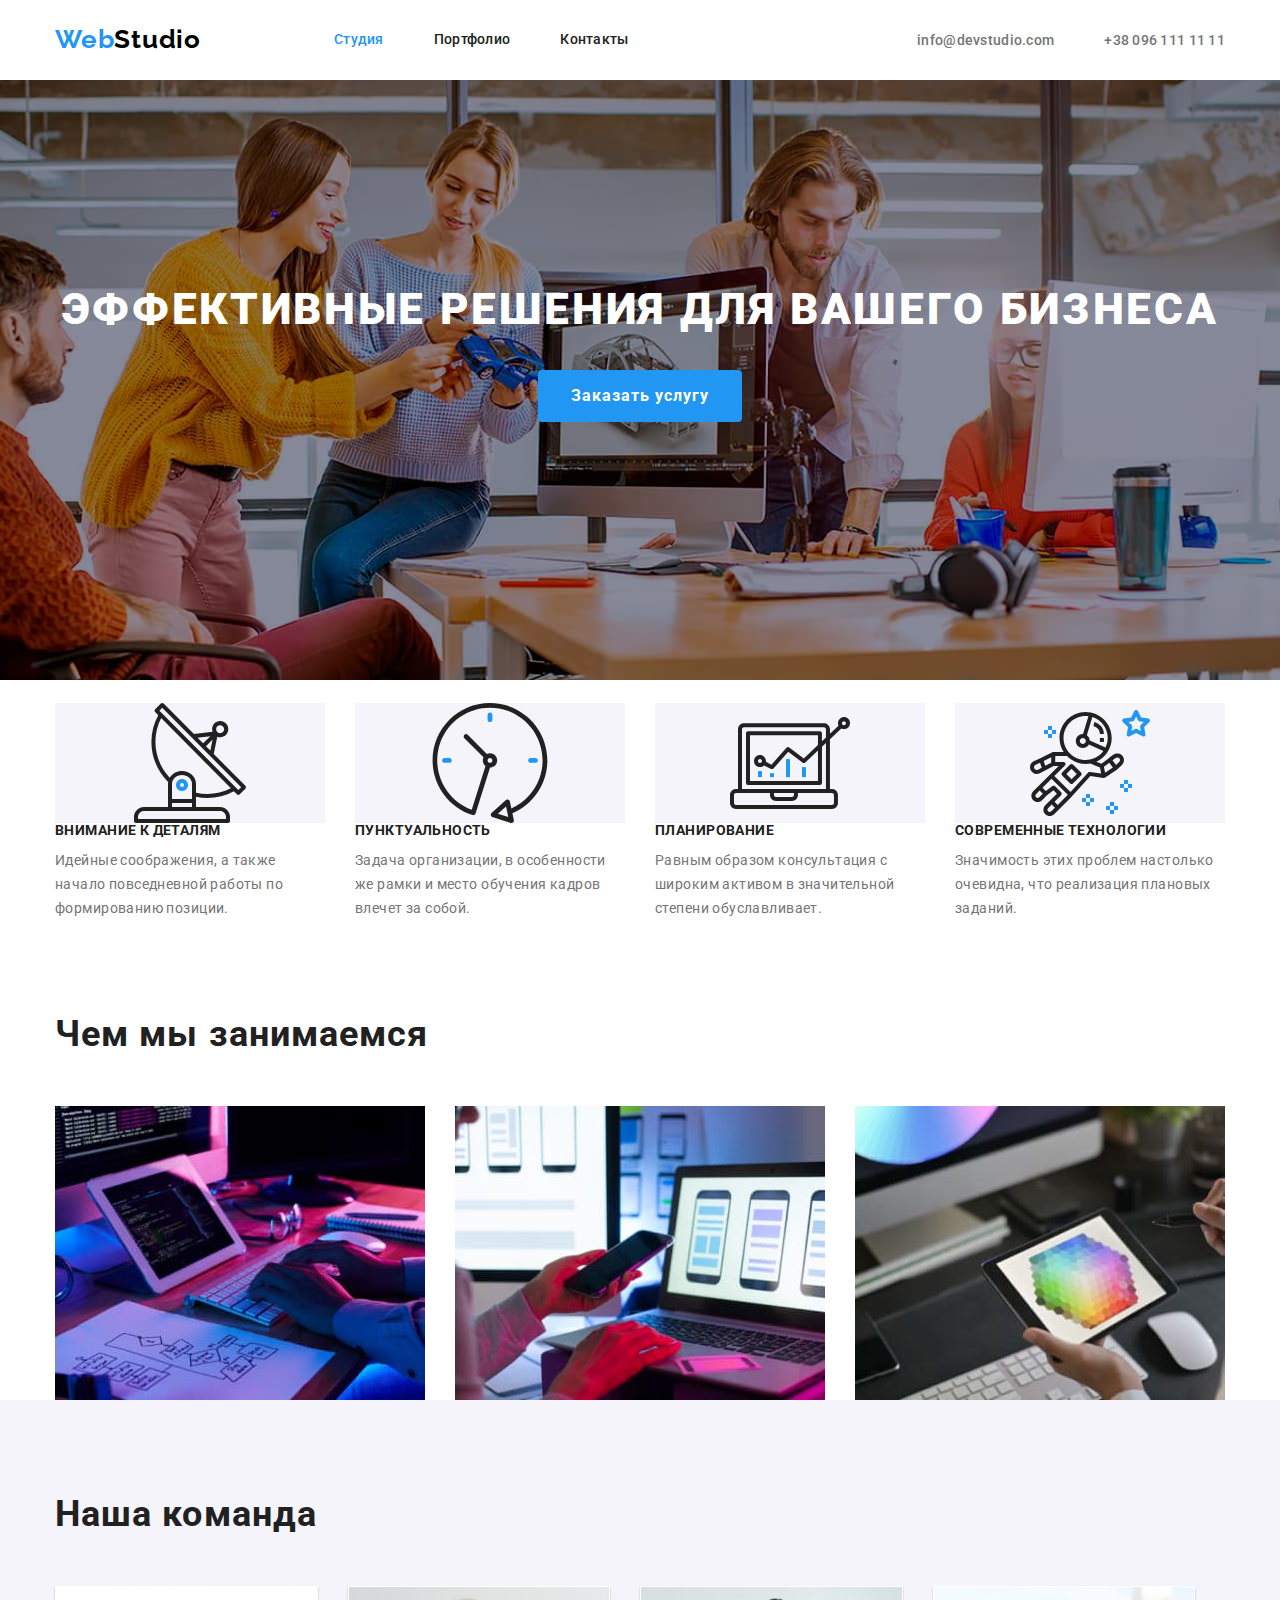
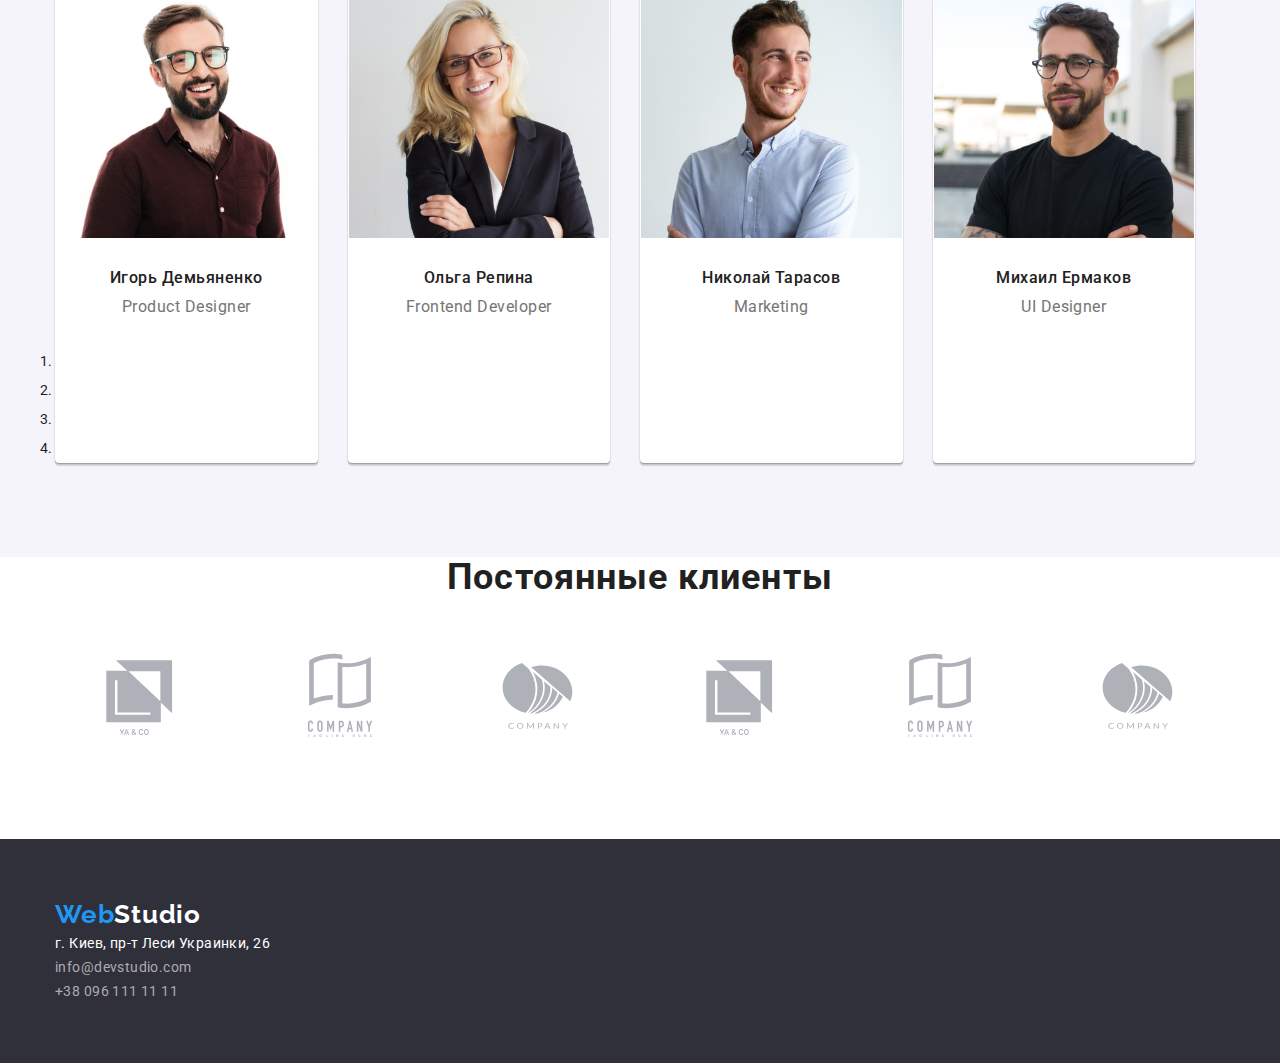
==== commit aba2b68f: "add icon" ====
--- a/index.html
+++ b/index.html
@@ -158,25 +158,25 @@
                 />
                 <h3 class="team-section-title">Игорь Демьяненко</h3>
                 <p class="text-team" lang="en">Product Designer</p>
-                <ul class="team-social list">
+                <ul class="social list">
                   <li class="social-item"><a class="social-link" href="" target="_blank" rel="noopener noreferrer" aria-label="иконка instagram">
                     <svg class="social-icon" width="20" height="20">
-                      <use href="./imegins/sprite.svg#icon-facebook"></use>
+                      <use href="./imegins/sprite.svg#icon-instagram-1"></use>
                     </svg>
                   </a></li>
                   <li class="social-item"><a class="social-link" href="" target="_blank" rel="noopener noreferrer" aria-label="иконка twitter">
                     <svg class="social-icon" width="20" height="20">
-                      <use href="./imegins/sprite.svg#icon-instagram"></use>
+                      <use href="./imegins/sprite.svg#icon-twitter-2"></use>
                     </svg>
                   </a></li>
                   <li class="social-item"><a class="social-link" href="" target="_blank" rel="noopener noreferrer" aria-label="иконка facebook">
                     <svg class="social-icon" width="20" height="20">
-                      <use href="./imegins/sprite.svg#icon-linkedin"></use>
+                      <use href="./imegins/sprite.svg#icon-facebook-3"></use>
                     </svg>
                   </a></li>
                   <li class="social-item"><a class="social-link" href="" target="_blank" rel="noopener noreferrer" aria-label="иконка linkedin">
                      <svg class="social-icon" width="20" height="20">
-                      <use href="./imegins/sprite.svg#icon-twitter"></use>
+                      <use href="./imegins/sprite.svg#icon-linkedin-4"></use>
                     </svg>
                   </a></li>                  
                 </ul>
--- a/css/styles.css
+++ b/css/styles.css
@@ -377,15 +377,13 @@
  .item-header-group, 
  .footer-item, .team-item, .about-item,
   .description-item, .item-navigation, 
-  .filter-item, .group-item, .customers-item, .team-social{
+  .filter-item, .group-item, .customers-item, .social list{
      list-style: none;
      
     }
-/* ================social============================ */
-.social-link{
-text-decoration: none;
-}
+
       
+
 
      /* footer */
     .footer-link, .footer-tel{
@@ -468,6 +466,13 @@
     .link-navigation:focus{
     color: var(--web-link-color);
     }
+        /* ================  social icons============================ */
+        .social-link {
+            text-decoration: none;
+        }
+       .social list {
+    display: flex;
+       }
 
 
     /* портфолио */
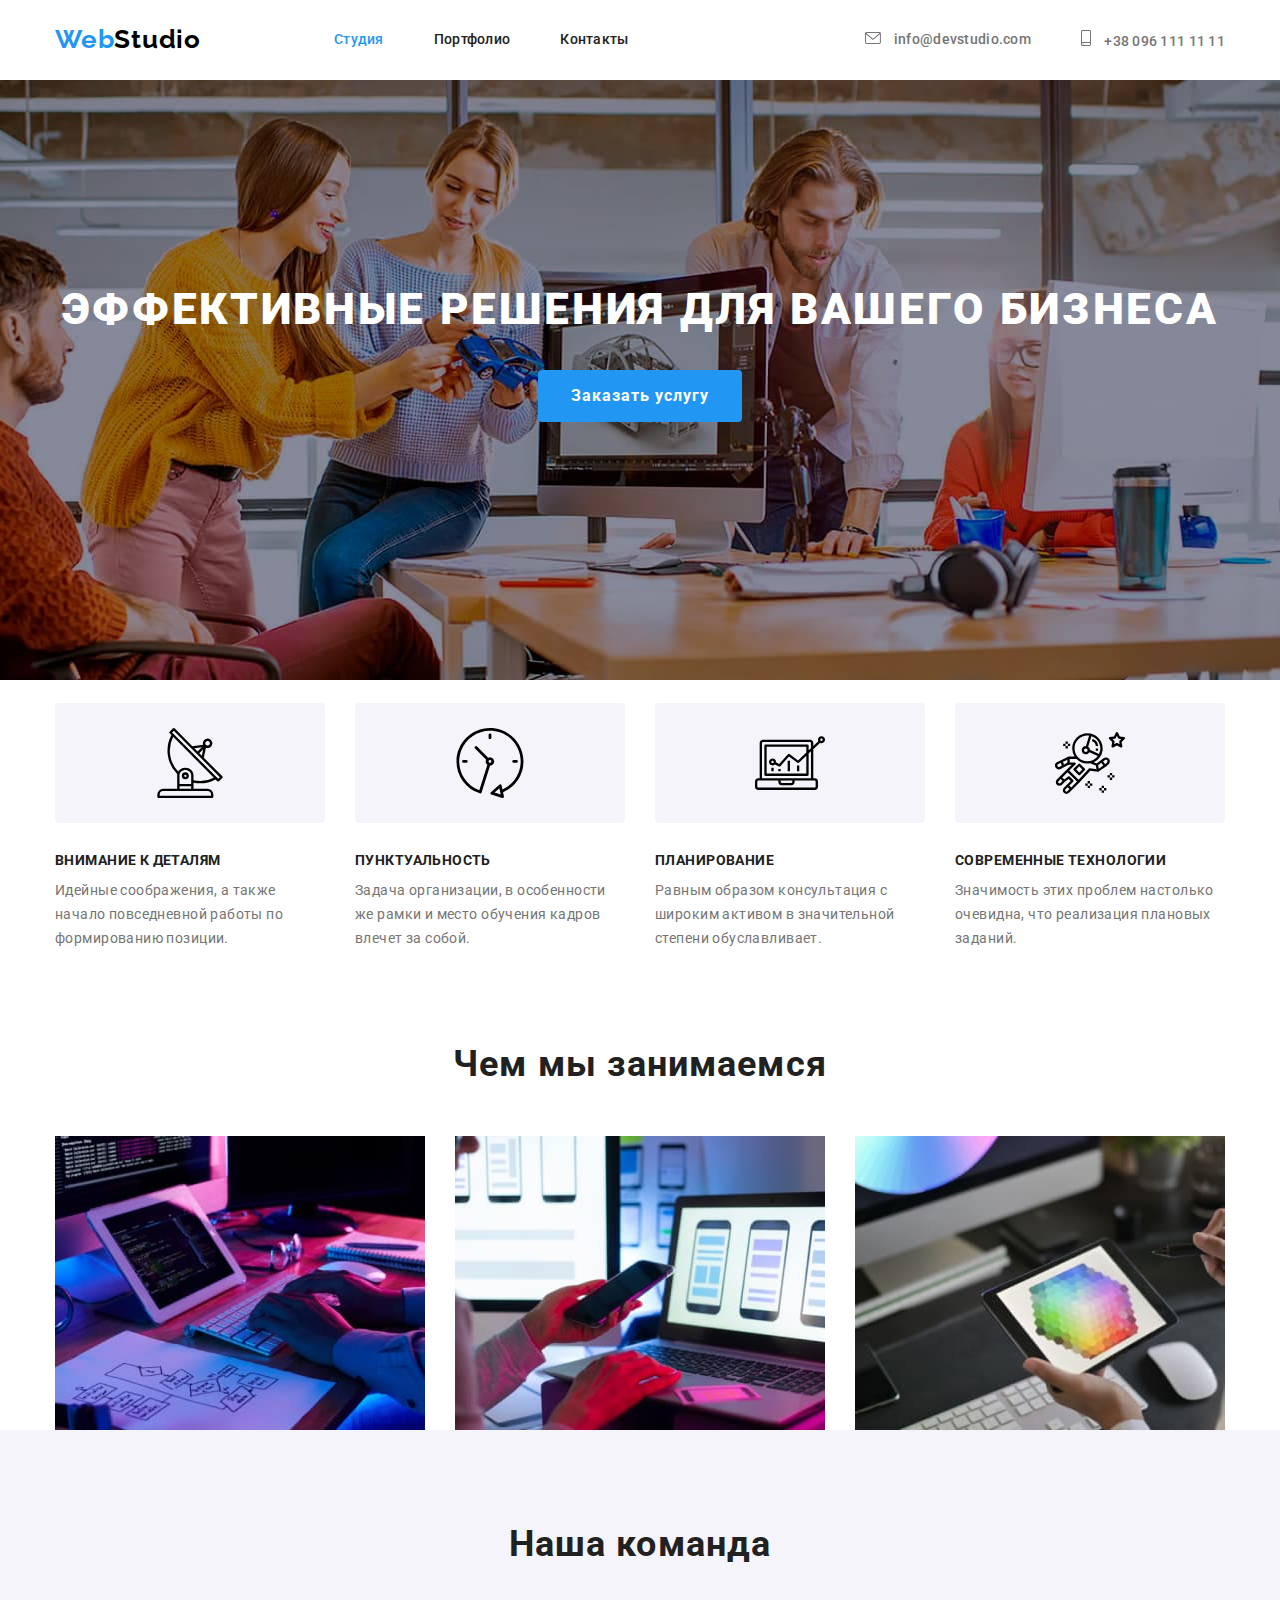
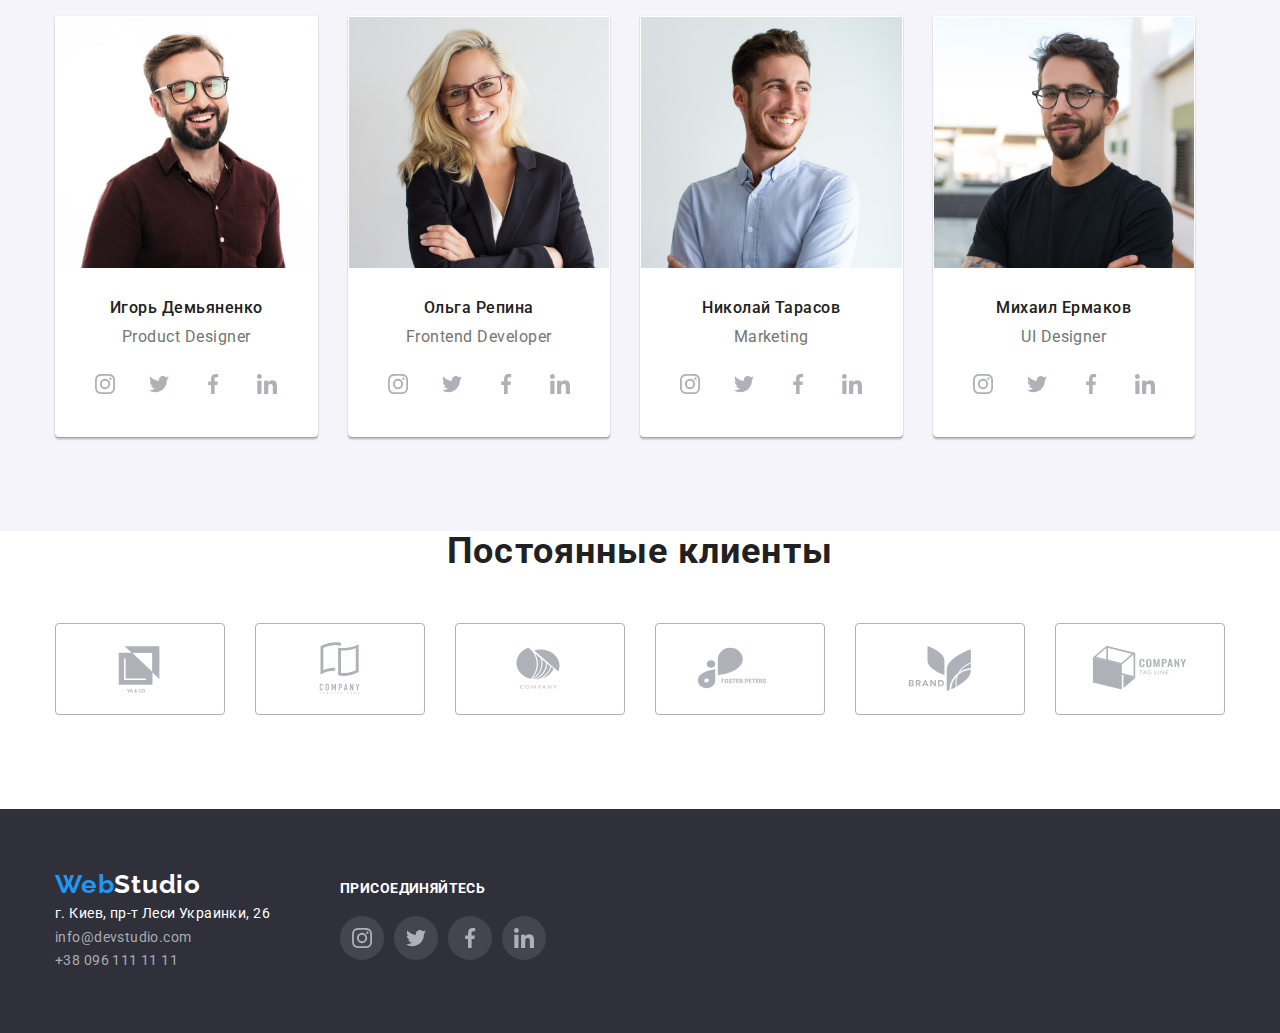
==== commit 69e23271: "add sprite and style" ====
--- a/index.html
+++ b/index.html
@@ -45,13 +45,21 @@
             <ul class="header-group-list">
               <li class="item-header-group">
                 <a class="link-header-group" href="mailto:info@devstudio.com"
-                  >info@devstudio.com</a
+                  >
+                  <svg class="header-icon" width="16" height="12">
+                      <use href="./imegins/sprite.svg#icon-envelope"></use>
+                    </svg>
+                  info@devstudio.com</a
                 >
               </li>
 
               <li class="item-header-group">
                 <a class="tel-header-group" href="tel:+380961111111"
-                  >+38 096 111 11 11</a
+                  >
+                  <svg class="header-icon" width="10" height="16">
+                      <use href="./imegins/sprite.svg#icon-smartphone"></use>
+                    </svg>
+                  +38 096 111 11 11</a
                 >
               </li>
             </ul>
@@ -75,6 +83,11 @@
             <h2 class="visually-hidden" hidden>бесцветний</h2>
             <ul class="description-list">
               <li class="description-item icon-antenna">
+                 <div class="description-icon">
+                <svg width="70" height="70">
+                  <use href="./imegins/sprite.svg#icon-antenna-1"></use>
+                </svg>
+              </div>
                 <h3 class="description-second-title">Внимание к деталям</h3>
                 <p class="description-text">
                   Идейные соображения, а также начало повседневной работы по
@@ -83,6 +96,11 @@
               </li>
 
               <li class="description-item icon-clock">
+                 <div class="description-icon">
+                <svg width="70" height="70">
+                  <use href="./imegins/sprite.svg#icon-clock-2"></use>
+                </svg>
+              </div>
                 <h3 class="description-second-title">Пунктуальность</h3>
                 <p class="description-text">
                   Задача организации, в особенности же рамки и место обучения
@@ -90,6 +108,11 @@
                 </p>
               </li>
               <li class="description-item icon-diagramma">
+                 <div class="description-icon">
+                <svg width="70" height="70">
+                  <use href="./imegins/sprite.svg#icon-diagram-3"></use>
+                </svg>
+              </div>
                 <h3 class="description-second-title">Планирование</h3>
                 <p class="description-text">
                   Равным образом консультация с широким активом в значительной
@@ -97,6 +120,11 @@
                 </p>
               </li>
               <li class="description-item icon-austronavt">
+                 <div class="description-icon">
+                <svg width="70" height="70">
+                  <use href="./imegins/sprite.svg#icon-astronaut-4"></use>
+                </svg>
+              </div>
                 <h3 class="description-second-title">Современные технологии</h3>
                 <p class="description-text">
                   Значимость этих проблем настолько очевидна, что реализация
@@ -114,6 +142,7 @@
             <ul class="about-list">
               <li class="about-item">
                 <img
+
                   class="about-img"
                   src="./imegins/1_section/img-1.jpg"
                   alt="верстка_дизайна"
@@ -121,6 +150,7 @@
                   height="294"
                 />
               </li>
+
               <li class="about-item">
                 <img
                   class="about-img"
@@ -156,9 +186,11 @@
                   width="270"
                   height="260"
                 />
-                <h3 class="team-section-title">Игорь Демьяненко</h3>
+                <div class="team-group">
+                  <h3 class="team-section-title">Игорь Демьяненко</h3>
                 <p class="text-team" lang="en">Product Designer</p>
-                <ul class="social list">
+
+                      <ul class="social-list">
                   <li class="social-item"><a class="social-link" href="" target="_blank" rel="noopener noreferrer" aria-label="иконка instagram">
                     <svg class="social-icon" width="20" height="20">
                       <use href="./imegins/sprite.svg#icon-instagram-1"></use>
@@ -178,8 +210,12 @@
                      <svg class="social-icon" width="20" height="20">
                       <use href="./imegins/sprite.svg#icon-linkedin-4"></use>
                     </svg>
-                  </a></li>                  
+                  </a></li>                                    
                 </ul>
+                </div>
+                
+                
+            
               </li>
               <li class="team-item">
                 <img
@@ -189,8 +225,34 @@
                   width="270"
                   height="260"
                 />
-                <h3 class="team-section-title">Ольга Репина</h3>
+                <div class="team-group">
+                   <h3 class="team-section-title">Ольга Репина</h3>
                 <p class="text-team" lang="en">Frontend Developer</p>
+                   <ul class="social-list">
+                  <li class="social-item"><a class="social-link" href="" target="_blank" rel="noopener noreferrer" aria-label="иконка instagram">
+                    <svg class="social-icon" width="20" height="20">
+                      <use href="./imegins/sprite.svg#icon-instagram-1"></use>
+                    </svg>
+                  </a></li>
+                  <li class="social-item"><a class="social-link" href="" target="_blank" rel="noopener noreferrer" aria-label="иконка twitter">
+                    <svg class="social-icon" width="20" height="20">
+                      <use href="./imegins/sprite.svg#icon-twitter-2"></use>
+                    </svg>
+                  </a></li>
+                  <li class="social-item"><a class="social-link" href="" target="_blank" rel="noopener noreferrer" aria-label="иконка facebook">
+                    <svg class="social-icon" width="20" height="20">
+                      <use href="./imegins/sprite.svg#icon-facebook-3"></use>
+                    </svg>
+                  </a></li>
+                  <li class="social-item"><a class="social-link" href="" target="_blank" rel="noopener noreferrer" aria-label="иконка linkedin">
+                     <svg class="social-icon" width="20" height="20">
+                      <use href="./imegins/sprite.svg#icon-linkedin-4"></use>
+                    </svg>
+                  </a></li>                                    
+                </ul>
+                </div>
+               
+                
               </li>
               <li class="team-item">
                 <img
@@ -200,8 +262,33 @@
                   width="270"
                   height="260"
                 />
-                <h3 class="team-section-title">Николай Тарасов</h3>
+                <div class="team-group">
+                  <h3 class="team-section-title">Николай Тарасов</h3>
                 <p class="text-team" lang="en">Marketing</p>
+                 <ul class="social-list">
+                  <li class="social-item"><a class="social-link" href="" target="_blank" rel="noopener noreferrer" aria-label="иконка instagram">
+                    <svg class="social-icon" width="20" height="20">
+                      <use href="./imegins/sprite.svg#icon-instagram-1"></use>
+                    </svg>
+                  </a></li>
+                  <li class="social-item"><a class="social-link" href="" target="_blank" rel="noopener noreferrer" aria-label="иконка twitter">
+                    <svg class="social-icon" width="20" height="20">
+                      <use href="./imegins/sprite.svg#icon-twitter-2"></use>
+                    </svg>
+                  </a></li>
+                  <li class="social-item"><a class="social-link" href="" target="_blank" rel="noopener noreferrer" aria-label="иконка facebook">
+                    <svg class="social-icon" width="20" height="20">
+                      <use href="./imegins/sprite.svg#icon-facebook-3"></use>
+                    </svg>
+                  </a></li>
+                  <li class="social-item"><a class="social-link" href="" target="_blank" rel="noopener noreferrer" aria-label="иконка linkedin">
+                     <svg class="social-icon" width="20" height="20">
+                      <use href="./imegins/sprite.svg#icon-linkedin-4"></use>
+                    </svg>
+                  </a></li>                                    
+                </ul>
+                </div>
+                
               </li>
               <li class="team-item">
                 <img
@@ -211,8 +298,33 @@
                   width="270"
                   height="260"
                 />
-                <h3 class="team-section-title">Михаил Ермаков</h3>
+                <div class="team-group">
+                   <h3 class="team-section-title">Михаил Ермаков</h3>
                 <p class="text-team" lang="en">UI Designer</p>
+                 <ul class="social-list">
+                  <li class="social-item"><a class="social-link" href="" target="_blank" rel="noopener noreferrer" aria-label="иконка instagram">
+                    <svg class="social-icon" width="20" height="20">
+                      <use href="./imegins/sprite.svg#icon-instagram-1"></use>
+                    </svg>
+                  </a></li>
+                  <li class="social-item"><a class="social-link" href="" target="_blank" rel="noopener noreferrer" aria-label="иконка twitter">
+                    <svg class="social-icon" width="20" height="20">
+                      <use href="./imegins/sprite.svg#icon-twitter-2"></use>
+                    </svg>
+                  </a></li>
+                  <li class="social-item"><a class="social-link" href="" target="_blank" rel="noopener noreferrer" aria-label="иконка facebook">
+                    <svg class="social-icon" width="20" height="20">
+                      <use href="./imegins/sprite.svg#icon-facebook-3"></use>
+                    </svg>
+                  </a></li>
+                  <li class="social-item"><a class="social-link" href="" target="_blank" rel="noopener noreferrer" aria-label="иконка linkedin">
+                     <svg class="social-icon" width="20" height="20">
+                      <use href="./imegins/sprite.svg#icon-linkedin-4"></use>
+                    </svg>
+                  </a></li>                                    
+                </ul>
+                </div>
+               
               </li>
             </ul>
           </div>
@@ -222,18 +334,24 @@
           <div class="customers-container">
             <h2 class="customers-title">Постоянные клиенты</h2>
             <ul class="customers-list grid">
-              <li class="customers-item grid-item"><a class="customers
-                -link" href=""><img src="./imegins/icons/1client.svg" alt="" width="170" height="92"></a></li>
-              <li class="customers-item grid-item"><a class="customers
-                -link" href=""><img src="./imegins/icons/2client.svg" alt="" width="170" height="92"></a></li>
-              <li class="customers-item grid-item"><a class="customers
-                -link" href=""><img src="./imegins/icons/3client.svg" alt="" width="170" height="92"></a></li>
-              <li class="customers-item grid-item"><a class="customers
-                -link" href=""><img src="./imegins/icons/1client.svg" alt="" width="170" height="92"></a></li>
-              <li class="customers-item grid-item"><a class="customers
-                -link" href=""><img src="./imegins/icons/2client.svg" alt="" width="170" height="92"></a></li>
-              <li class="customers-item grid-item"><a class="customers
-                -link" href=""><img src="./imegins/icons/3client.svg" alt="" width="170" height="92"></a></li>
+              <li class="customers-item grid-item"><a class="customers-link" href=""> <svg class="customers-icon" width="106" height="60">
+                      <use href="./imegins/sprite.svg#icon-logo-1"></use>
+                    </svg></a></li>
+              <li class="grid-item"><a class="customers-link" href=""> <svg class="customers-icon" width="106" height="60">
+                      <use href="./imegins/sprite.svg#icon-logo-2"></use>
+                    </svg></a></li>
+              <li class="customers-item grid-item"><a class="customers-link" href=""> <svg class="customers-icon" width="106" height="60">
+                      <use href="./imegins/sprite.svg#icon-logo-3"></use>
+                    </svg></a></li>
+              <li class="customers-item grid-item"><a class="customers-link" href=""> <svg class="customers-icon" width="106" height="60">
+                      <use href="./imegins/sprite.svg#icon-logo-4"></use>
+                    </svg></a></li>
+              <li class="customers-item grid-item"><a class="customers-link" href=""> <svg class="customers-icon" width="106" height="60">
+                      <use href="./imegins/sprite.svg#icon-logo-5"></use>
+                    </svg></a></li>
+              <li class="customers-item grid-item"><a class="customers-link" href=""> <svg class="customers-icon" width="106" height="60">
+                      <use href="./imegins/sprite.svg#icon-logo-6"></use>
+                    </svg></a></li>
           </div>
         </section>
       </div>
@@ -241,7 +359,8 @@
     <!--5_Футер-->
     <footer class="footer">
       <div class="footer-container">
-        <a lang="en" class="footer-logo" href="./index.html"
+        <div class="footer-fst-container">
+          <a lang="en" class="footer-logo" href="./index.html"
           >Web<span class="footer-logo-second">Studio</span>
         </a>
         <address class="footer-address">
@@ -267,8 +386,36 @@
             </li>
           </ul>
         </address>
+        </div>
+        
+               <div class="footer-group">
+                  <h2 class="footer-section-title">присоединяйтесь</h3>
+
+                <ul class="social-list">
+                  <li class="social-item"><a class="social-link" href="" target="_blank" rel="noopener noreferrer" aria-label="иконка instagram">
+                    <svg class="social-icon" width="20" height="20">
+                      <use href="./imegins/sprite.svg#icon-instagram-1"></use>
+                    </svg>
+                  </a></li>
+                  <li class="social-item"><a class="social-link" href="" target="_blank" rel="noopener noreferrer" aria-label="иконка twitter">
+                    <svg class="social-icon" width="20" height="20">
+                      <use href="./imegins/sprite.svg#icon-twitter-2"></use>
+                    </svg>
+                  </a></li>
+                  <li class="social-item"><a class="social-link" href="" target="_blank" rel="noopener noreferrer" aria-label="иконка facebook">
+                    <svg class="social-icon" width="20" height="20">
+                      <use href="./imegins/sprite.svg#icon-facebook-3"></use>
+                    </svg>
+                  </a></li>
+                  <li class="social-item"><a class="social-link" href="" target="_blank" rel="noopener noreferrer" aria-label="иконка linkedin">
+                     <svg class="social-icon" width="20" height="20">
+                      <use href="./imegins/sprite.svg#icon-linkedin-4"></use>
+                    </svg>
+                  </a></li>                                    
+                </ul>
+               </div>
       </div>
+     
     </footer>
-    <!--=========================== -->
-  </body>
+      </body>
 </html>
--- a/css/styles.css
+++ b/css/styles.css
@@ -18,6 +18,12 @@
     --border-color: #EEEEEE;
 
     --hero-gradient: rgba(47, 48, 58, 0.4);
+
+    --social-icons-color: #AFB1B8;
+    --social-icon-hover-color: #FFFFFF;
+    --border-clients-color:#AFB1B8;
+
+
     
     /* grid-items */
     --items: 1;
@@ -60,11 +66,27 @@
         padding-left: 0px;
         padding-right: 0px;
     }
-    
+    /* =========================== */
+.description-item:not(:last-child) {
+    margin-right: 30px;
+}
+
+.description-icon {
+    display: flex;
+    justify-content: center;
+    align-items: center;
+    margin-bottom: 30px;
+
+    width: 270px;
+    height: 120px;
+    border-radius: 4px;
+
+    background-color: #f5f4fa;
+}
     /* .description-item:last-child,
     {    margin-right: 0px;
     } */
-        .description-item{
+        /* .description-item{
     width: 270px;   
     }
     .description-item::before {
@@ -78,13 +100,13 @@
     }
         .icon-antenna::before {display: block; content: '';
         background-image: url("../imegins/icons/antenna.svg");
-        }
+         }
         .icon-clock::before {display: block; content: '';
         background-image: url("../imegins/icons/clock.svg");}
         .icon-diagramma::before {display: block; content: '';
         background-image: url("../imegins/icons/diagram.svg");}
         .icon-austronavt::before {display: block;   content: '';
-        background-image: url("../imegins/icons/astronaut.svg");}
+        background-image: url("../imegins/icons/astronaut.svg");} */
 
 
     .description-container{
@@ -141,19 +163,20 @@
     0px 3px  1px rgba(0, 0, 0, 0.12);
     }
     .team-img {
-        margin-bottom: 30px;
+        /* margin-bottom: 30px; */
         display: block;
             max-width: 100%;
             height: auto;
     }
     .text-team{
-     margin-bottom: 30px;
+     margin-bottom: 16px;
     }
    
 
 
 
     .about-title, .team-title, .customers-title{
+        text-align: center;
         margin-bottom: 50px;
         align-items: center;}
    
@@ -180,8 +203,15 @@
     .group-list{
         display: flex;
         flex-wrap: wrap;
-        
-    }
+           
+    }
+
+    
+                .group-item:hover,
+                .group-item:focus {
+            box-shadow: 0px 1px 1px rgba(0, 0, 0, 0.12), 0px 4px 4px rgba(0, 0, 0, 0.06), 1px 4px 6px rgba(0, 0, 0, 0.16);
+        }
+
     .group-item{
         width: 370px;
 
@@ -236,7 +266,8 @@
     align-items: center;
 }
 .header-group-list{
-    display: flex;
+     display: flex;
+    align-items: center;
 }
 .item-navigation{
     margin-right: 50px;
@@ -244,7 +275,7 @@
 .tel-header-group{
     margin-left: 50px;
 }
-.item-navigation:last-child, {
+.item-navigation:last-child {
     margin-right: 0px;
 }
 
@@ -377,11 +408,13 @@
  .item-header-group, 
  .footer-item, .team-item, .about-item,
   .description-item, .item-navigation, 
-  .filter-item, .group-item, .customers-item, .social list{
+  .filter-item, .group-item, .customers-item{ 
      list-style: none;
+         }
+                 .social-item{
+                     list-style: none;
+                 }
      
-    }
-
       
 
 
@@ -467,12 +500,73 @@
     color: var(--web-link-color);
     }
         /* ================  social icons============================ */
+              
         .social-link {
             text-decoration: none;
         }
-       .social list {
-    display: flex;
-       }
+        .social-list{
+            display: flex;
+            justify-content: center;
+            align-items: center;
+            padding: 0;
+
+            /* gap: 10px; */
+            }
+        .social-item:not(:last-child){
+            margin-right: 10px;
+
+        }
+        .social-link{
+            display: flex;
+            align-items: center;
+            justify-content: center;
+            width: 44px;
+            height: 44px;
+            background-color: var(--social-icon-hover-color)
+            border-radius: 50%;
+        }
+        .social-link:hover,
+        .social-link:focus{
+        background-color: var(--hover-color);
+        border-radius: 50%;
+                }
+        .team-group {
+            padding-top: 30px;
+            padding-bottom: 30px;
+            
+        }
+        .social-icon{
+            fill: var(--social-icons-color);
+        }
+        .social-link:hover .social-icon,
+        .social-link:focus .social-icon{
+        fill: var(--social-icon-hover-color);
+        }
+/* ================ header envelope phone ============= */
+        .header-icon{
+            margin-right: 10px;
+            fill: currentColor;
+        }
+        .header-icon:hover, .header-icon:focus{
+        fill: currentColor;
+        }
+        .item-header-group{
+            display: flex;
+            text-align: center;
+        }
+     
+        /*=============FOOTER ICON==========  */
+                /* .footer-social-link {
+                    display: flex;
+                    align-items: center;
+                    justify-content: center;
+                    width: 44px;
+                    height: 44px;
+                    background-color: background-color: rgba(255, 255, 255, 0.1);
+                    border-radius: 50%;
+                } */
+     
+       
 
 
     /* портфолио */
@@ -608,7 +702,6 @@
         overflow: hidden;
     }
 
-   /* =========================== */
 /* ==============customers============= */
 
 .grid{
@@ -629,15 +722,69 @@
    }
    ul.customers-list.grid{
     padding-left: 0px;
-
    }
    .customers-section{
        padding-bottom: 94px;
    }
    .customers-link:hover,
    .customers-link:focus {
-     background-color: tomato;
+     border-color: var(--hover-color);
+    
+     }
+   
+   .customers-link{
+    display: flex;   
+    align-items: center;
+    justify-content: center;
+
+    width: 170px;
+    height: 92px;
+
+    border: 1px solid var(--border-clients-color);
+    border-radius: 4px;
    }
+   .customers-icon{
+       fill: var(--social-icons-color);
+          }
+    .customers-icon:hover, 
+    .customers-icon:focus
+    {fill: var(--hover-color);
+
+          }
+
+          /* footer icons */
+.footer-section-title {
+  color:var(--body-bg-color);
+  font-weight: 700;
+  font-size: 14px;
+  line-height: 1.142;
+  letter-spacing: 0.03em;
+  text-transform: uppercase;
+  margin-bottom: 20px;
+}
+.social-list {
+  display: flex;
+  list-style: none;
+}
+
+.social-item {
+  margin-right: 10px;
+  border-radius: 50%;
+  background-color: rgba(255, 255, 255, 0.1);
+}
+
+.social-item:last-child {
+  margin-right: 0px;
+}
+.footer-fst-container {
+margin-right: 70px;
+}
+.footer-container{
+display: flex;
+align-items: baseline;
+}
+
+  
  
  /* ======== overlay ================= */
  .overlay{
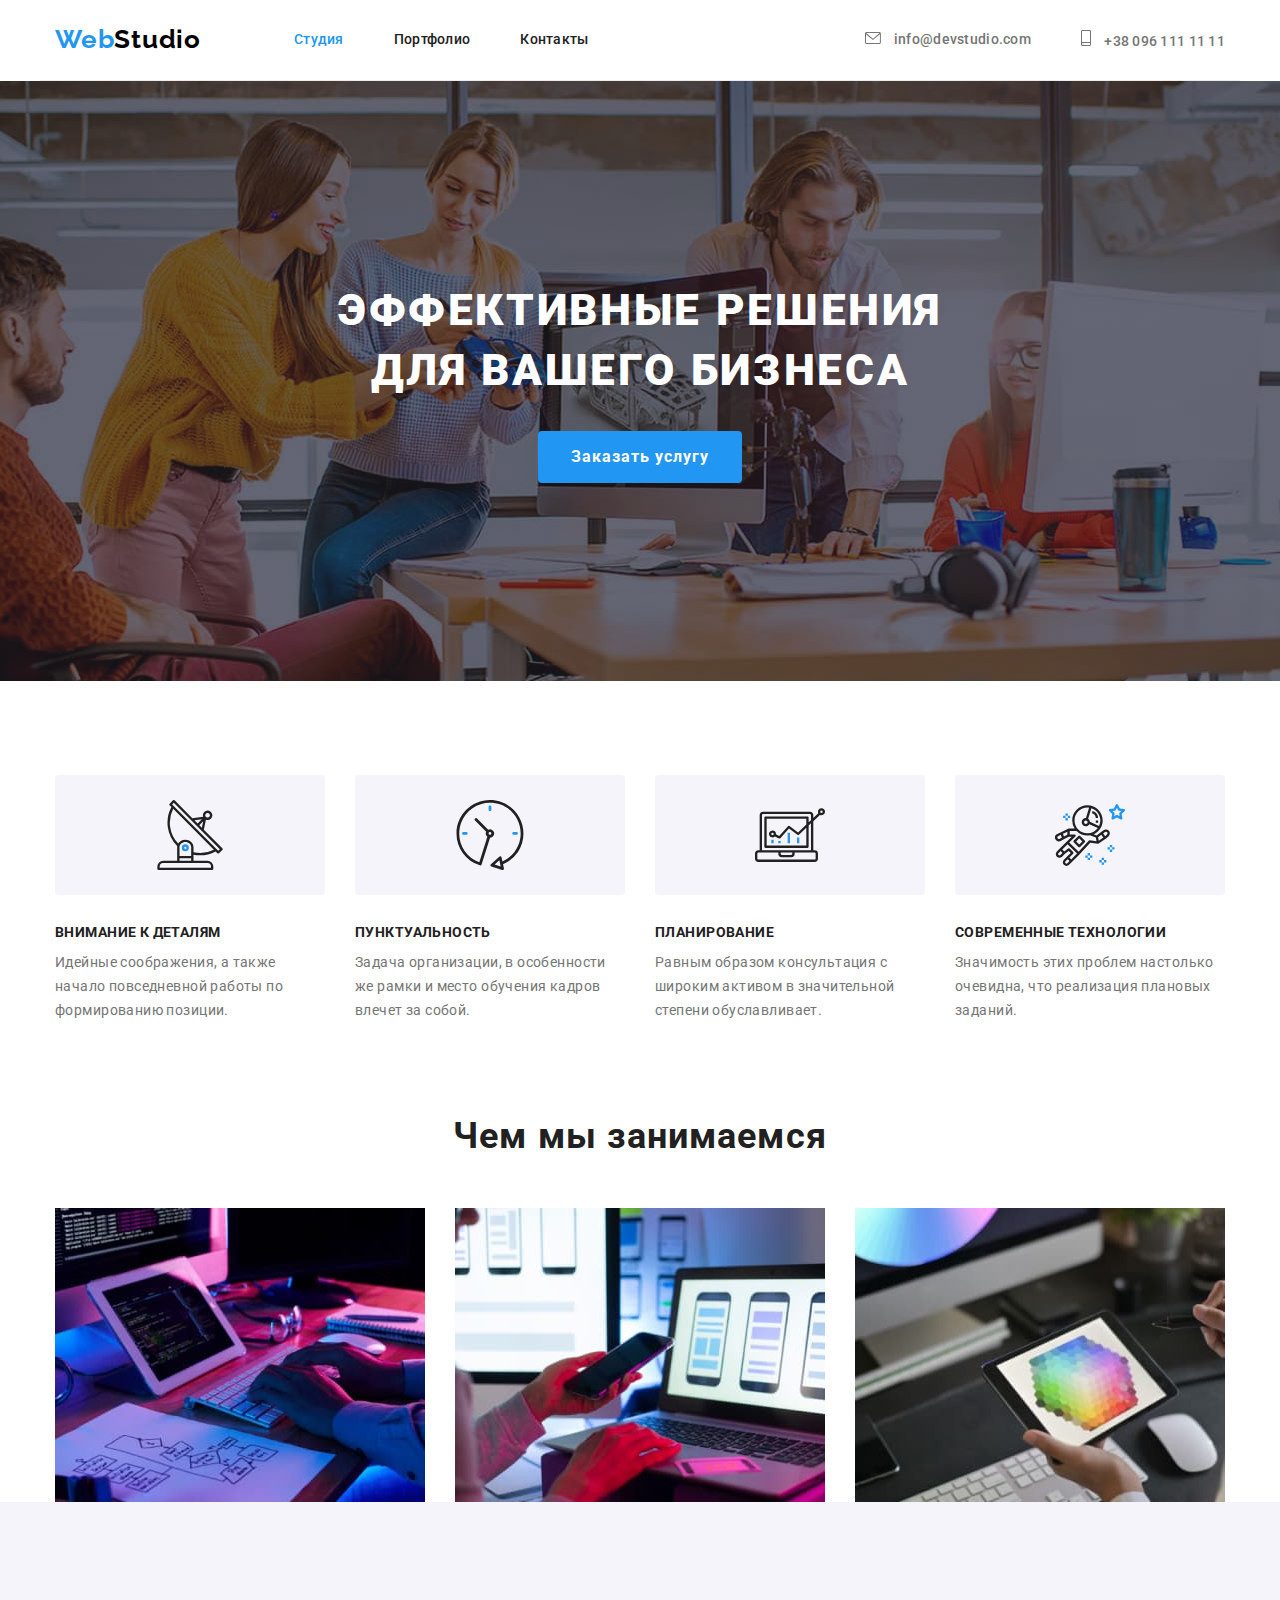
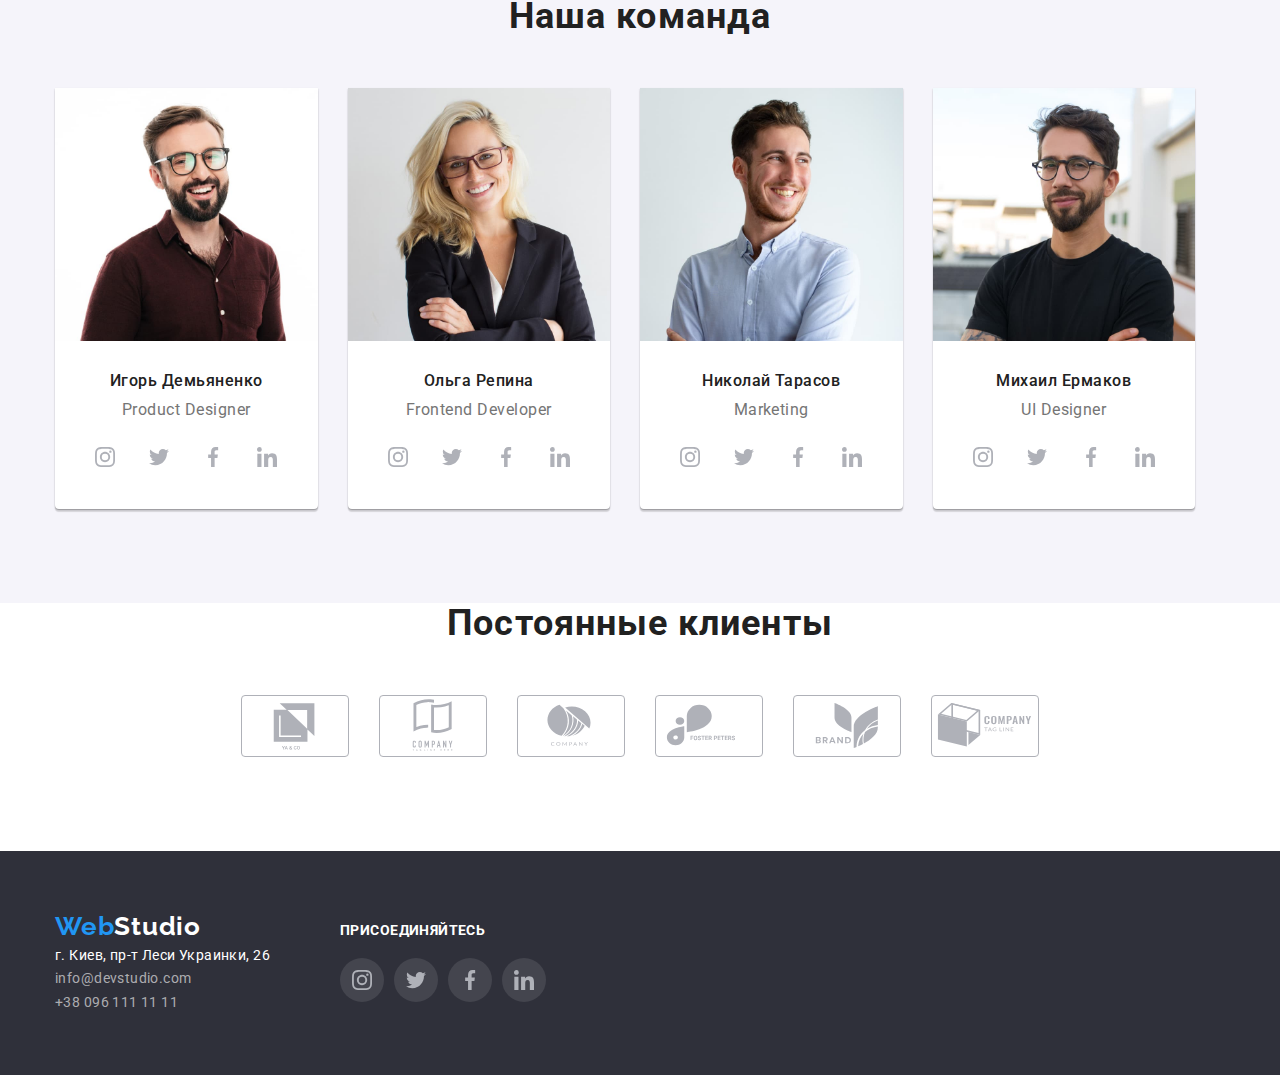
==== commit 8abc5352: "исправление замечаний" ====
--- a/index.html
+++ b/index.html
@@ -19,14 +19,13 @@
   <body>
     <!--header-->
     <header class="header">
-      <div class="header-container">
+      <div class="container navigation-container">
         <!-- navigation -->
-        <div class="navigation-container">
           <a lang="en" class="logo-navigation" href="./index.html"
             >Web<span class="header-logo">Studio</span>
           </a>
           <nav class="navigation-box">
-            <ul class="navigation-list">
+            <ul class="navigation-list list">
               <li class="item-navigation">
                 <a class="link-navigation current" href="./index.html"
                   >Студия</a
@@ -41,8 +40,7 @@
             </ul>
           </nav>
           <!-- header-group -->
-          <div class="header-group-container">
-            <ul class="header-group-list">
+                     <ul class="header-group-list">
               <li class="item-header-group">
                 <a class="link-header-group" href="mailto:info@devstudio.com"
                   >
@@ -63,14 +61,12 @@
                 >
               </li>
             </ul>
-          </div>
-        </div>
-      </div>
+          
+       </div>
     </header>
     <main>
-      <div class="main-container">
-        <!--hero-->
-        <section class="hero-section">
+       <!--hero-->
+        <section class="hero-section overlay">
           <div class="hero-container">
             <h1 class="hero-title">Эффективные решения для вашего бизнеса</h1>
             <button class="hero-btn" type="button">Заказать услугу</button>
--- a/css/styles.css
+++ b/css/styles.css
@@ -50,7 +50,7 @@
 
     /*============= description =====================*/
     .description{
-        padding-top: 23px;
+        padding-top: 0px;
     }
 
     .description-second-title, .team-section-title {
@@ -111,6 +111,8 @@
 
     .description-container{
         margin-bottom: 94px;
+        margin-top: 94px;
+
     }
     /*==============================================*/
     
@@ -158,7 +160,6 @@
     background-color: var(--body-bg-color);
     border-bottom-left-radius: 4px;
     border-bottom-right-radius: 4px;
-    border: 1px solid transparent;
     box-shadow: 0px 1px  2px rgba(0, 0, 0, 0.2), 0px  1px  1px rgba(0, 0, 0, 0.14), 
     0px 3px  1px rgba(0, 0, 0, 0.12);
     }
@@ -181,7 +182,7 @@
         align-items: center;}
    
     /* =============  container============================= */
-.header-container, .description-container, .about-container,
+.container, .description-container, .about-container,
 .team-cоntainer, .footer-container, .main-container-portfolio, .customers-container
  {  
     margin-left: auto;
@@ -192,7 +193,7 @@
     /* outline: 1px solid tomato; */
 
 }
-.header-container-portfolio{
+.container{
     margin: 0 auto;
     width: 1200px;
     padding-left: 15px;
@@ -226,18 +227,18 @@
     .group-item:nth-last-child(-n + 3) {
             margin-bottom: 0px;
         }
-
-    .group-img{
-    margin-bottom: 20px;
-    }
-    .group-title{
-        margin-bottom: 4px;
-        padding-left: 24px;
-    }
-    .group-text{
-        margin-bottom: 20px;
-        padding-left: 24px;
-    }
+         .portfolio-link {
+             text-decoration: none;
+             color: var(--text-main-color);
+         }
+         .group-caption{
+         padding: 20px 24px;
+         }
+         .customers-list {
+             justify-content: center;
+         }
+
+   
     ul.group-list{
         padding: 0px;
     }
@@ -256,6 +257,11 @@
     margin-left: auto;
     
 }
+.list{
+    padding-left: 0px;
+    margin: 0px;
+    list-style: none;
+}
 
 /* Logo */
 .logo-navigation{
@@ -268,13 +274,19 @@
 .header-group-list{
      display: flex;
     align-items: center;
+    margin-left: auto;
 }
 .item-navigation{
     margin-right: 50px;
 }
 .tel-header-group{
+    
     margin-left: 50px;
 }
+.tel-header-group{
+    display: flexbox;
+}
+
 .item-navigation:last-child {
     margin-right: 0px;
 }
@@ -328,6 +340,10 @@
 color: var(--header-bg-color);
 text-transform: uppercase;
 letter-spacing: 0.06em;
+
+width: 696px;
+margin-left: auto;
+margin-right: auto;
 /* background-color: tomato; */
 }
 
@@ -430,6 +446,13 @@
     .footer-map{
     color: var(--header-bg-color);
     text-decoration: none;
+    margin-bottom: 9px;
+    }
+    .footer-link{
+        margin-bottom: 9px;
+    }
+    .footer-tel{
+        margin-bottom: 0px;
     }
     
     .footer-address {
@@ -499,6 +522,8 @@
     .link-navigation:focus{
     color: var(--web-link-color);
     }
+    
+
         /* ================  social icons============================ */
               
         .social-link {
@@ -525,6 +550,7 @@
             background-color: var(--social-icon-hover-color)
             border-radius: 50%;
         }
+        
         .social-link:hover,
         .social-link:focus{
         background-color: var(--hover-color);
@@ -617,13 +643,14 @@
     color: var(--header-bg-color);
     background-color: var(--web-link-color);
     cursor: pointer;
-    }
-
-    .filter-conteiner{
+    box-shadow: 0px 3px 1px rgba(0, 0, 0, 0.1), 0px 1px 2px rgba(0, 0, 0, 0.08), 0px 2px 2px rgba(0, 0, 0, 0.12);
+    }
+
+    /* .filter-conteiner{
         padding-bottom: 94px;
         padding-bottom: 50px;
         
-    }
+    } */
     .filter-list{
         display: flex;
         align-items: center;
@@ -726,32 +753,24 @@
    .customers-section{
        padding-bottom: 94px;
    }
+   
+   
+   .customers-link {
+       display: flex;
+       justify-content: center;
+       align-items: center;
+       height: 100%;
+       border: 1px solid #afb1b8;
+       border-radius: 4px;
+       fill: #afb1b8;
+   }
+
    .customers-link:hover,
    .customers-link:focus {
-     border-color: var(--hover-color);
-    
-     }
+       border: 1px solid #2196f3;
+       fill: #2196f3;
+   }
    
-   .customers-link{
-    display: flex;   
-    align-items: center;
-    justify-content: center;
-
-    width: 170px;
-    height: 92px;
-
-    border: 1px solid var(--border-clients-color);
-    border-radius: 4px;
-   }
-   .customers-icon{
-       fill: var(--social-icons-color);
-          }
-    .customers-icon:hover, 
-    .customers-icon:focus
-    {fill: var(--hover-color);
-
-          }
-
           /* footer icons */
 .footer-section-title {
   color:var(--body-bg-color);
@@ -798,7 +817,7 @@
         rgba(47, 48, 58, 0.4),
         rgba(47, 48, 58, 0.4)
      ),
-     url("../imegins/icons/bacgraund-Img.jpg");
+     url("../imegins/bg-main/bacgraund-Img.jpg");
 
      background-repeat: no-repeat;
      background-position: center;
